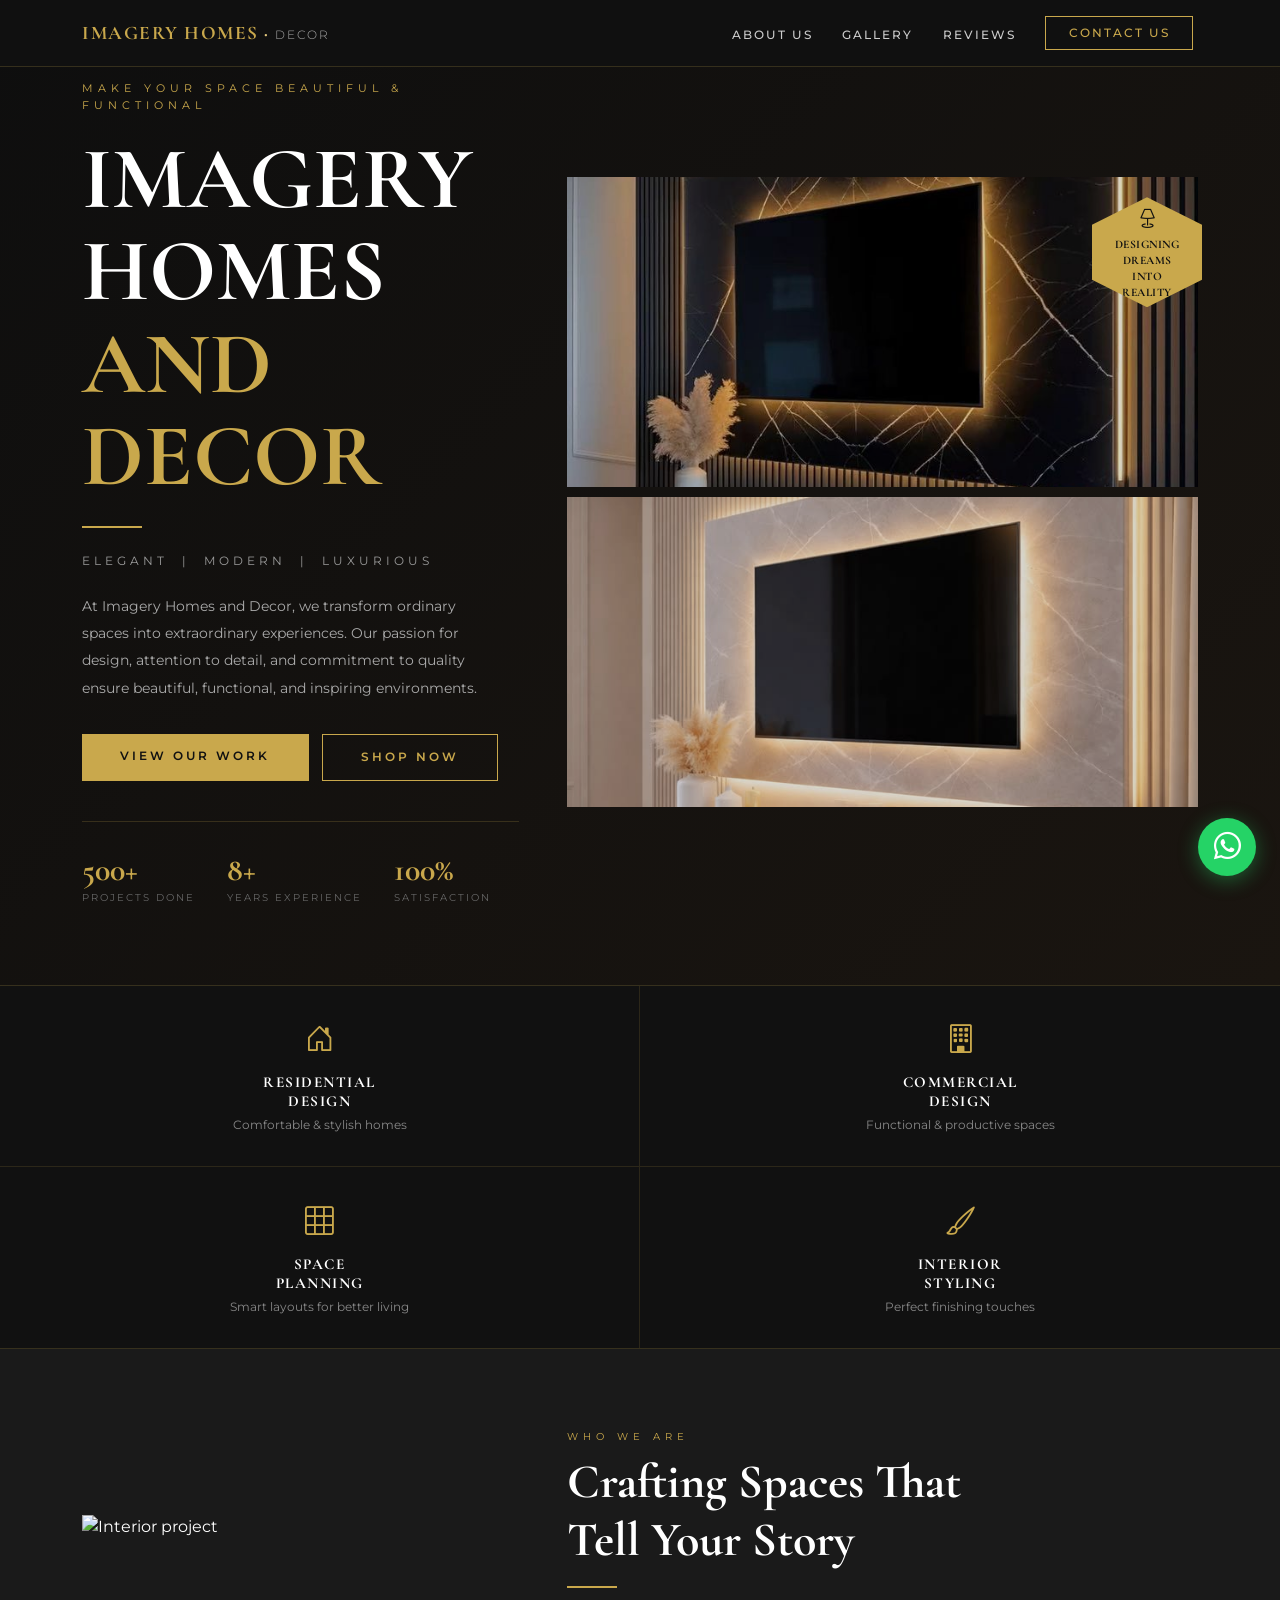
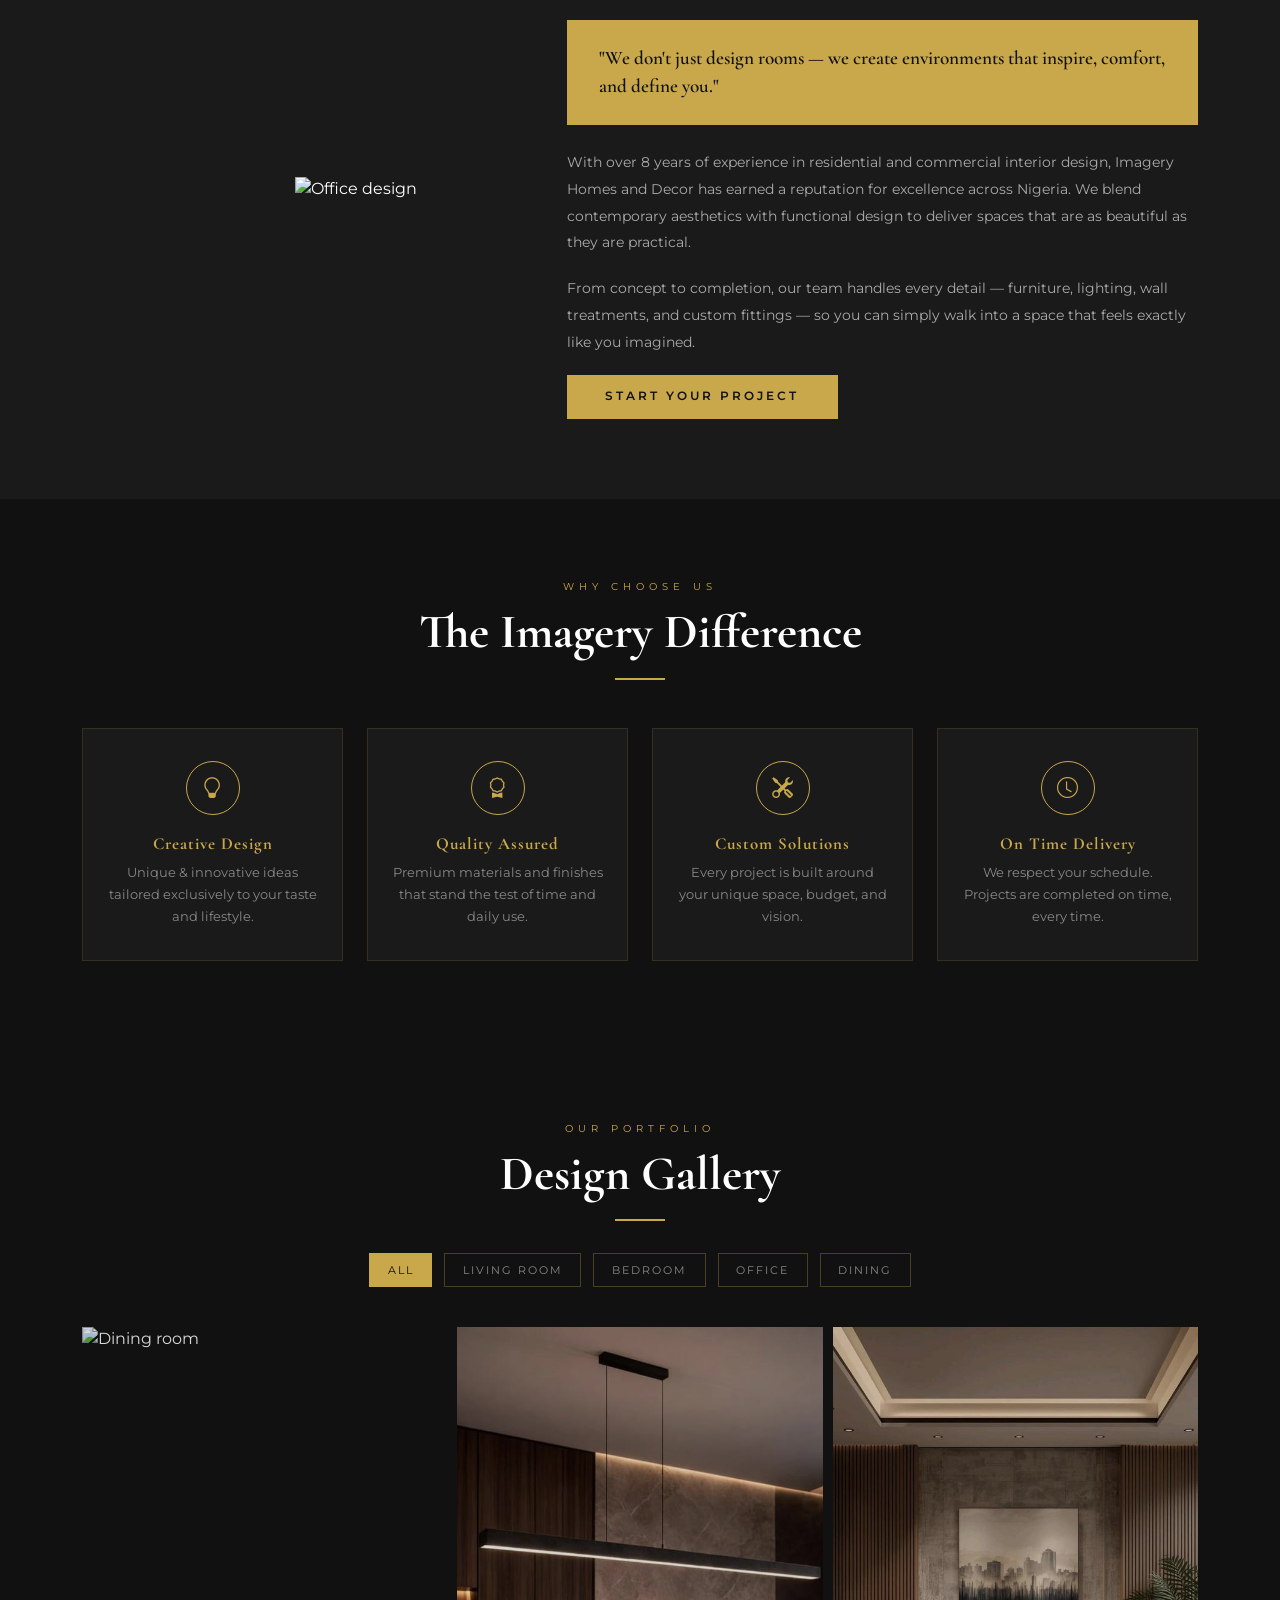
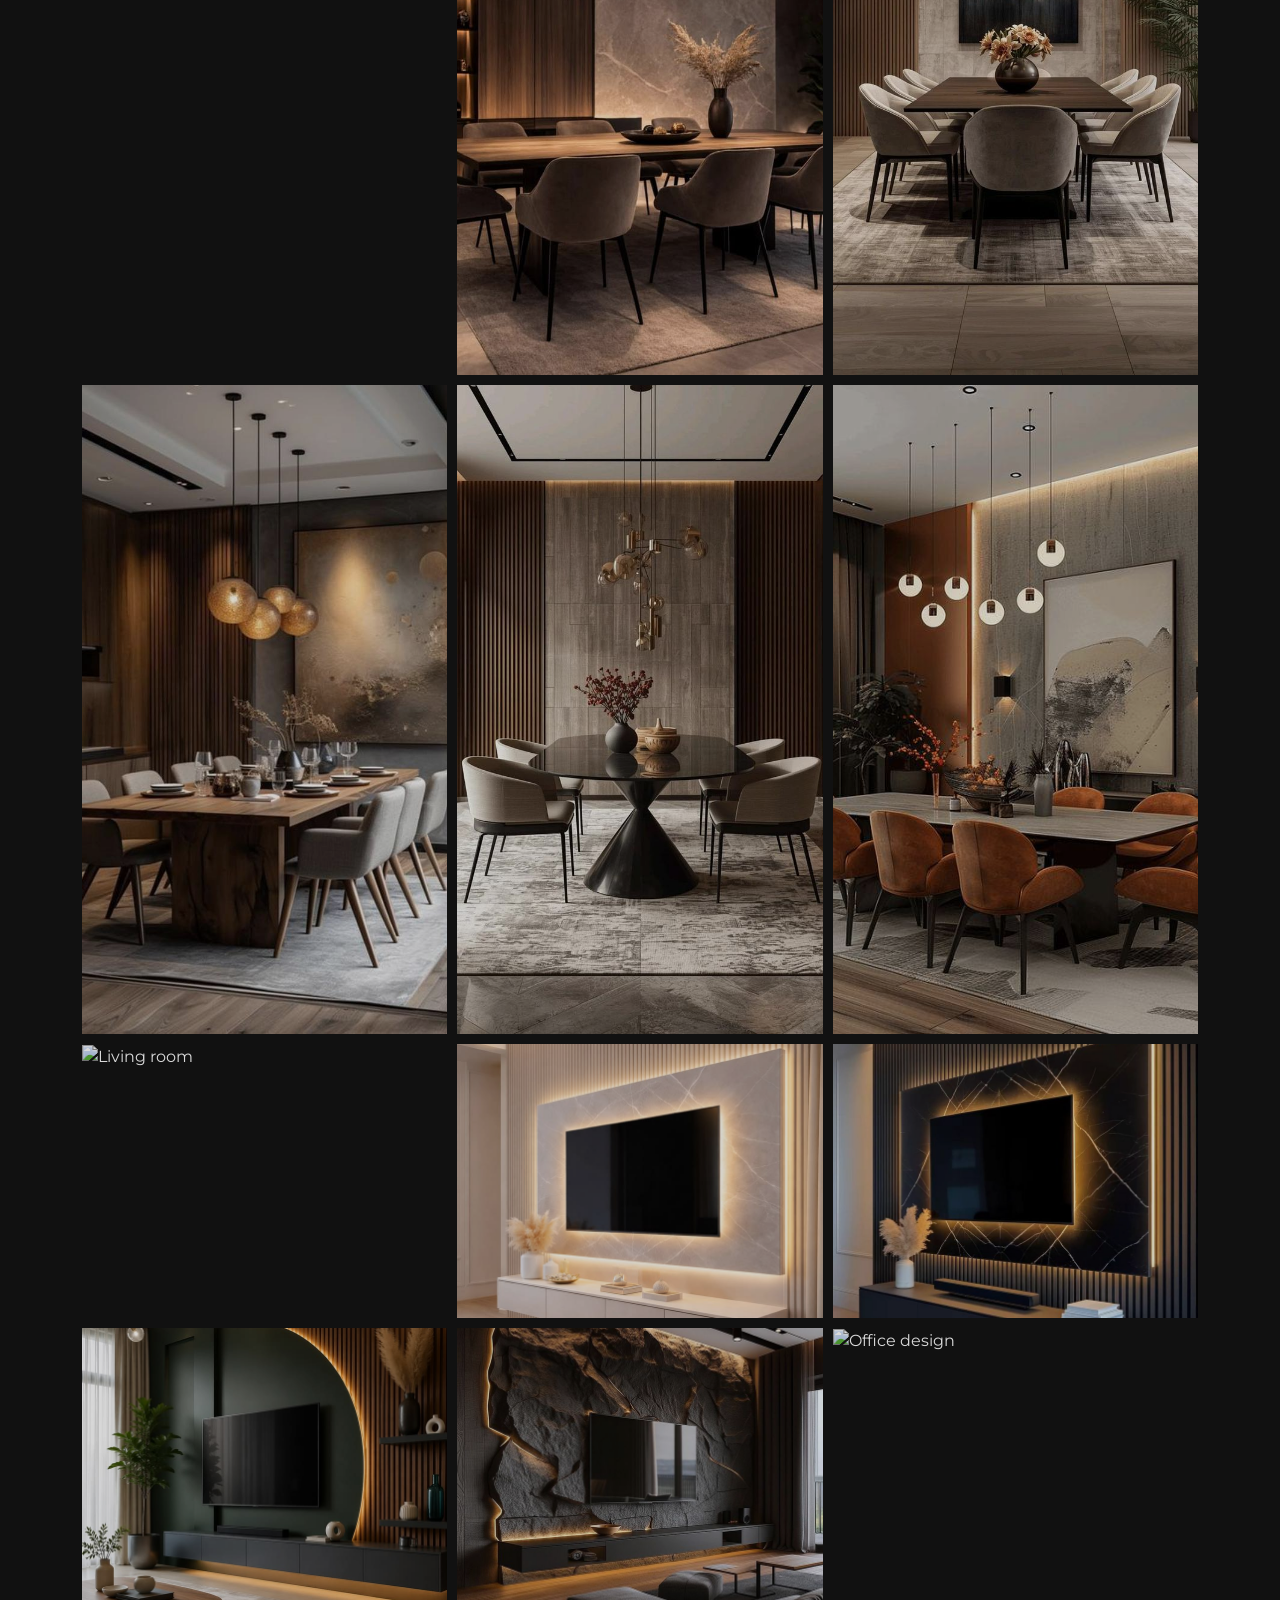
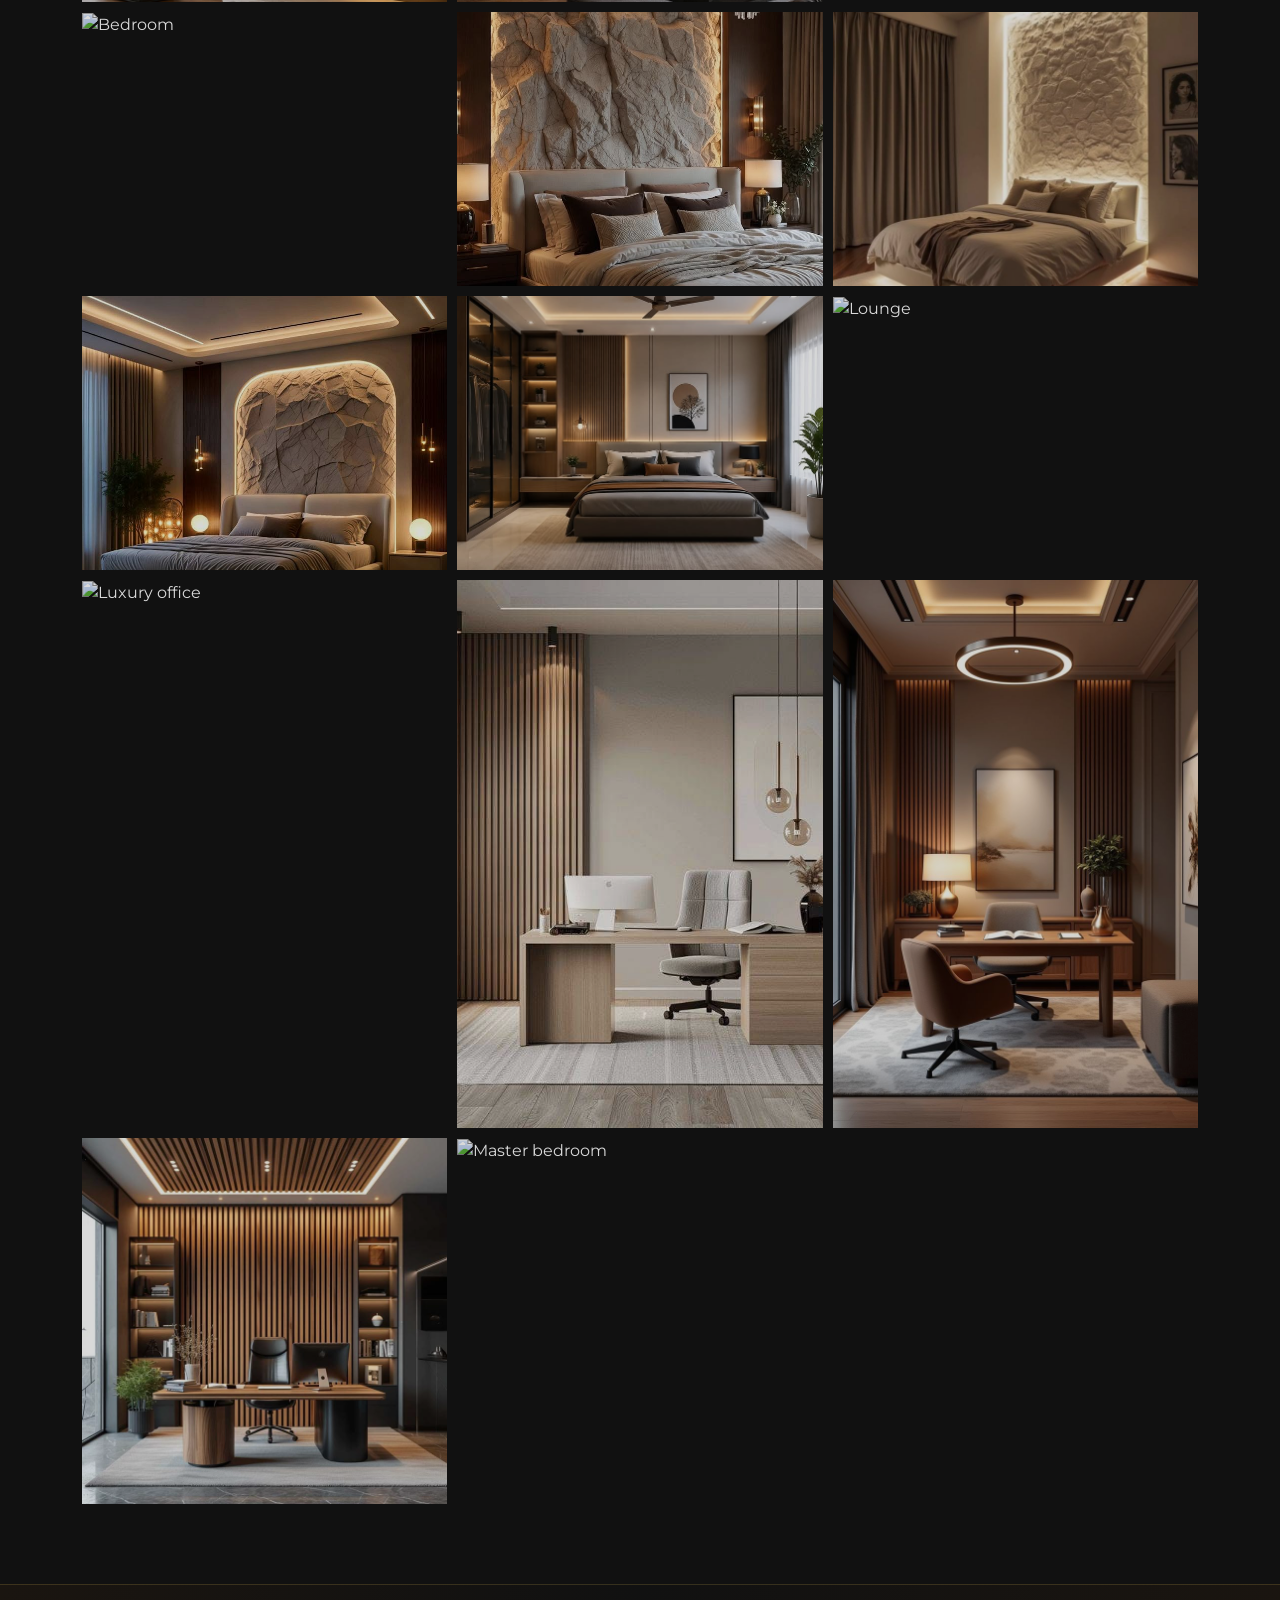
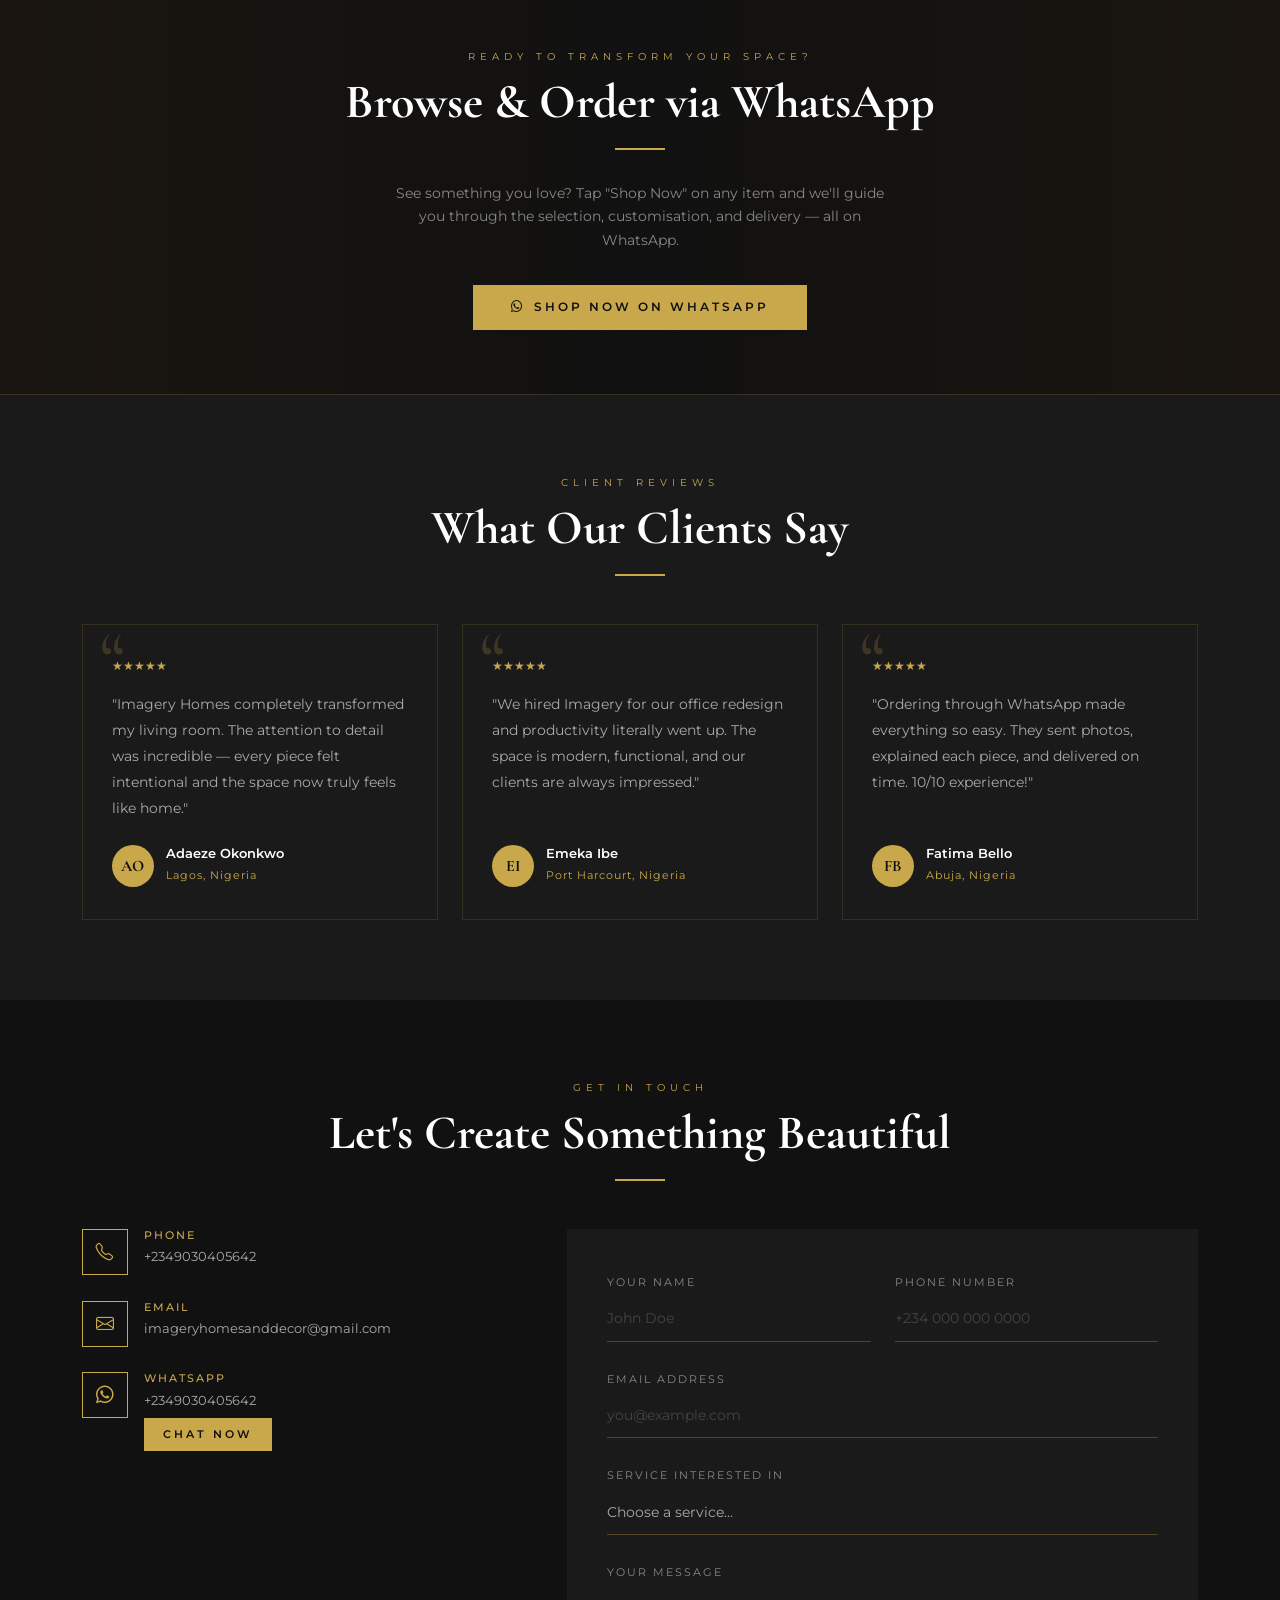
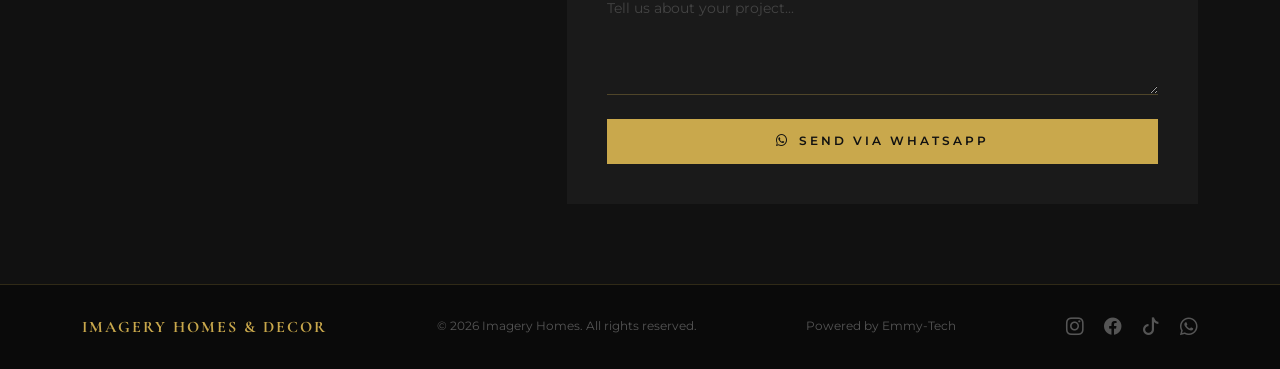
==== index.html @ ff2e62ac "second commit" ====
<!DOCTYPE html>
<html lang="en">
<head>
  <meta charset="UTF-8" />
  <meta name="viewport" content="width=device-width, initial-scale=1.0"/>
  <title>Imagery Homes & Decor</title>

  <!-- Bootstrap 5 -->
  <link href="https://cdn.jsdelivr.net/npm/bootstrap@5.3.3/dist/css/bootstrap.min.css" rel="stylesheet"/>
  <!-- AOS -->
  <link href="https://cdn.jsdelivr.net/npm/aos@2.3.4/dist/aos.css" rel="stylesheet"/>
  <!-- Google Fonts -->
  <link href="https://fonts.googleapis.com/css2?family=Cormorant+Garamond:wght@400;600;700&family=Montserrat:wght@300;400;500;600&display=swap" rel="stylesheet"/>
  <!-- Bootstrap Icons -->
  <link href="https://cdn.jsdelivr.net/npm/bootstrap-icons@1.11.3/font/bootstrap-icons.min.css" rel="stylesheet"/>
  <!-- Styles -->
  <link rel="stylesheet" href="./index.css">
   
</head>
<body>

  <!-- ── NAVBAR ── -->
  <nav class="navbar navbar-expand-lg" id="mainNav">
    <div class="container">
      <a class="navbar-brand" href="#home">
        IMAGERY HOMES <span style="color:var(--gold-light)">·</span> <span style="font-size:0.75rem; letter-spacing:2px; color:#aaa; font-family:'Montserrat',sans-serif; font-weight:300;">DECOR</span>
      </a>
      <button class="navbar-toggler" type="button" data-bs-toggle="collapse" data-bs-target="#navbarNav" aria-controls="navbarNav" aria-expanded="false" aria-label="Toggle navigation">
        <span class="navbar-toggler-icon"></span>
      </button>
      <div class="collapse navbar-collapse justify-content-end" id="navbarNav">
        <ul class="navbar-nav align-items-lg-center gap-lg-1">
          <li class="nav-item"><a class="nav-link" href="#about">About Us</a></li>
          <li class="nav-item"><a class="nav-link" href="#gallery">Gallery</a></li>
          <li class="nav-item"><a class="nav-link" href="#testimonials">Reviews</a></li>
          <li class="nav-item ms-lg-2">
            <a class="nav-link nav-contact-btn" href="#contact">Contact Us</a>
          </li>
        </ul>
      </div>
    </div>
  </nav>

  <!-- ── HERO ── -->
  <section id="home">
    <div class="container">
      <div class="row align-items-center g-4 g-lg-5">
        <div class="col-12 col-lg-5">
          <div data-aos="fade-right" data-aos-duration="900">
            <p class="hero-eyebrow">Make your space beautiful & functional</p>
            <h1 class="hero-title">
              IMAGERY HOMES<br>
              <span class="gold">AND DECOR</span>
            </h1>
            <div class="hero-divider"></div>
            <p class="hero-sub">Elegant &nbsp;|&nbsp; Modern &nbsp;|&nbsp; Luxurious</p>
            <p class="hero-desc">At Imagery Homes and Decor, we transform ordinary spaces into extraordinary experiences. Our passion for design, attention to detail, and commitment to quality ensure beautiful, functional, and inspiring environments.</p>
            <div class="hero-btns">
              <a href="#gallery" class="btn-gold">View Our Work</a>
              <a href="https://wa.me/+2349030405642?text=Hi, I'd like to enquire about your design services" target="_blank" class="btn-outline-gold">Shop Now</a>
            </div>
            <div class="hero-stats" data-aos="fade-up" data-aos-delay="300">
              <div class="stat-item">
                <div class="stat-num">500+</div>
                <div class="stat-label">Projects Done</div>
              </div>
              <div class="stat-item">
                <div class="stat-num">8+</div>
                <div class="stat-label">Years Experience</div>
              </div>
              <div class="stat-item">
                <div class="stat-num">100%</div>
                <div class="stat-label">Satisfaction</div>
              </div>
            </div>
          </div>
        </div>
        <div class="col-12 col-lg-7 position-relative" data-aos="fade-left" data-aos-duration="900">
          <div class="hero-badge">
            <i class="bi bi-lamp" style="font-size:1.2rem;color:#111;margin-bottom:3px;"></i>
            <div class="hero-badge-text">Designing<br>Dreams<br>Into<br>Reality</div>
          </div>
          <div class="hero-images">
            <div class="hero-img-main">
              <img src="./Image/WhatsApp Image 2026-06-29 at 10.25.45 (1).jpeg" alt="Luxury Living room"/>
            </div>
            <div class="hero-img-sm">
              <img src="./Image/WhatsApp Image 2026-06-29 at 10.25.45.jpeg" alt="Modern living room"/>
            </div>
          </div>
        </div>
      </div>
    </div>
  </section>

  <!-- ── SERVICES STRIP ── -->
  <div class="services-strip" data-aos="fade-up">
    <div class="container-fluid px-0">
      <div class="services-row">
        <div class="service-item">
          <i class="bi bi-house-door"></i>
          <h6>Residential<br>Design</h6>
          <p>Comfortable &amp; stylish homes</p>
        </div>
        <div class="service-item">
          <i class="bi bi-building"></i>
          <h6>Commercial<br>Design</h6>
          <p>Functional &amp; productive spaces</p>
        </div>
        <div class="service-item">
          <i class="bi bi-grid-3x3"></i>
          <h6>Space<br>Planning</h6>
          <p>Smart layouts for better living</p>
        </div>
        <div class="service-item">
          <i class="bi bi-brush"></i>
          <h6>Interior<br>Styling</h6>
          <p>Perfect finishing touches</p>
        </div>
      </div>
    </div>
  </div>

  <!-- ── ABOUT ── -->
  <section id="about">
    <div class="container">
      <div class="row align-items-center g-4 g-lg-5">
        <div class="col-12 col-lg-5" data-aos="fade-right" data-aos-duration="800">
          <div class="about-img-wrap">
            <img class="about-img-main" src="https://images.unsplash.com/photo-1586023492125-27b2c045efd7?w=700&q=80" alt="Interior project"/>
            <img class="about-img-accent" src="https://images.unsplash.com/photo-1616137466211-f939a420be84?w=500&q=80" alt="Office design"/>
          </div>
        </div>
        <div class="col-12 col-lg-7" data-aos="fade-left" data-aos-duration="800">
          <p class="section-eyebrow">Who we are</p>
          <h2 class="section-title">Crafting Spaces That<br>Tell Your Story</h2>
          <div class="gold-line"></div>
          <div class="about-gold-box">
            <p>"We don't just design rooms — we create environments that inspire, comfort, and define you."</p>
          </div>
          <p class="about-text">With over 8 years of experience in residential and commercial interior design, Imagery Homes and Decor has earned a reputation for excellence across Nigeria. We blend contemporary aesthetics with functional design to deliver spaces that are as beautiful as they are practical.</p>
          <p class="about-text">From concept to completion, our team handles every detail — furniture, lighting, wall treatments, and custom fittings — so you can simply walk into a space that feels exactly like you imagined.</p>
          <a href="https://wa.me/+2349030405642?text=Hi, I'd like to discuss a design project" target="_blank" class="btn-gold">Start Your Project</a>
        </div>
      </div>
    </div>
  </section>

  <!-- ── WHY CHOOSE US ── -->
  <section id="why">
    <div class="container">
      <div class="text-center mb-5" data-aos="fade-up">
        <p class="section-eyebrow">Why choose us</p>
        <h2 class="section-title">The Imagery Difference</h2>
        <div class="gold-line mx-auto"></div>
      </div>
      <div class="row g-3 g-md-4">
        <div class="col-6 col-lg-3" data-aos="fade-up" data-aos-delay="0">
          <div class="why-card">
            <div class="why-icon"><i class="bi bi-lightbulb"></i></div>
            <h5>Creative Design</h5>
            <p>Unique &amp; innovative ideas tailored exclusively to your taste and lifestyle.</p>
          </div>
        </div>
        <div class="col-6 col-lg-3" data-aos="fade-up" data-aos-delay="100">
          <div class="why-card">
            <div class="why-icon"><i class="bi bi-award"></i></div>
            <h5>Quality Assured</h5>
            <p>Premium materials and finishes that stand the test of time and daily use.</p>
          </div>
        </div>
        <div class="col-6 col-lg-3" data-aos="fade-up" data-aos-delay="200">
          <div class="why-card">
            <div class="why-icon"><i class="bi bi-tools"></i></div>
            <h5>Custom Solutions</h5>
            <p>Every project is built around your unique space, budget, and vision.</p>
          </div>
        </div>
        <div class="col-6 col-lg-3" data-aos="fade-up" data-aos-delay="300">
          <div class="why-card">
            <div class="why-icon"><i class="bi bi-clock"></i></div>
            <h5>On Time Delivery</h5>
            <p>We respect your schedule. Projects are completed on time, every time.</p>
          </div>
        </div>
      </div>
    </div>
  </section>

  <!-- ── GALLERY ── -->
  <section id="gallery">
    <div class="container">
      <div class="text-center mb-4" data-aos="fade-up">
        <p class="section-eyebrow">Our portfolio</p>
        <h2 class="section-title">Design Gallery</h2>
        <div class="gold-line mx-auto"></div>
      </div>

      <div class="text-center gallery-filter" data-aos="fade-up" data-aos-delay="100">
        <button class="filter-btn active" onclick="filterGallery('all', this)">All</button>
        <button class="filter-btn" onclick="filterGallery('living', this)">Living Room</button>
        <button class="filter-btn" onclick="filterGallery('bedroom', this)">Bedroom</button>
        <button class="filter-btn" onclick="filterGallery('office', this)">Office</button>
        <button class="filter-btn" onclick="filterGallery('dining', this)">Dining</button>
      </div>

      <div class="gallery-grid" id="galleryGrid">
        <div class="gallery-item tall" data-cat="dining" data-aos="zoom-in">
          <img src="https://images.unsplash.com/photo-1600210492493-0946911123ea?w=600&q=80" alt="Dining room"/>
          <div class="gallery-overlay"><i class="bi bi-zoom-in"></i></div>
        </div><div class="gallery-item tall" data-cat="dining" data-aos="zoom-in">
          <img src="./Image/WhatsApp Image 2026-07-06 at 12.28.57 PM (1).jpeg" alt="Dining room"/>
          <div class="gallery-overlay"><i class="bi bi-zoom-in"></i></div>
        </div>
        <div class="gallery-item tall" data-cat="dining" data-aos="zoom-in">
          <img src="./Image/WhatsApp Image 2026-07-06 at 12.28.57 PM.jpeg" alt="Dining room"/>
          <div class="gallery-overlay"><i class="bi bi-zoom-in"></i></div>
        </div>
        <div class="gallery-item tall" data-cat="dining" data-aos="zoom-in">
          <img src="./Image/WhatsApp Image 2026-07-06 at 12.28.58 PM (1).jpeg" alt="Dining room"/>
          <div class="gallery-overlay"><i class="bi bi-zoom-in"></i></div>
        </div>
        <div class="gallery-item tall" data-cat="dining" data-aos="zoom-in">
          <img src="./Image/WhatsApp Image 2026-07-06 at 12.28.58 PM (2).jpeg" alt="Dining room"/>
          <div class="gallery-overlay"><i class="bi bi-zoom-in"></i></div>
        </div>
        <div class="gallery-item tall" data-cat="dining" data-aos="zoom-in">
          <img src="./Image/WhatsApp Image 2026-07-06 at 12.28.58 PM.jpeg" alt="Dining room"/>
          <div class="gallery-overlay"><i class="bi bi-zoom-in"></i></div>
        </div>
        <div class="gallery-item" data-cat="living" data-aos="zoom-in" data-aos-delay="100">
          <img src="https://images.unsplash.com/photo-1618221195710-dd6b41faaea6?w=600&q=80" alt="Living room"/>
          <div class="gallery-overlay"><i class="bi bi-zoom-in"></i></div>
        </div>
        <div class="gallery-item" data-cat="living" data-aos="zoom-in" data-aos-delay="100">
          <img src="./Image/WhatsApp Image 2026-06-29 at 10.25.45.jpeg" alt="Living room"/>
          <div class="gallery-overlay"><i class="bi bi-zoom-in"></i></div>
        </div>
        <div class="gallery-item" data-cat="living" data-aos="zoom-in" data-aos-delay="100">
          <img src="./Image/WhatsApp Image 2026-06-29 at 10.25.45 (1).jpeg" alt="Living room"/>
          <div class="gallery-overlay"><i class="bi bi-zoom-in"></i></div>
        </div>
        <div class="gallery-item" data-cat="living" data-aos="zoom-in" data-aos-delay="100">
          <img src="./Image/WhatsApp Image 2026-06-29 at 10.25.46 (1).jpeg" alt="Living room"/>
          <div class="gallery-overlay"><i class="bi bi-zoom-in"></i></div>
        </div>
        <div class="gallery-item" data-cat="living" data-aos="zoom-in" data-aos-delay="100">
          <img src="./Image/WhatsApp Image 2026-07-02 at 11.56.12.jpeg" alt="Living room"/>
          <div class="gallery-overlay"><i class="bi bi-zoom-in"></i></div>
        </div>
        <div class="gallery-item" data-cat="office" data-aos="zoom-in" data-aos-delay="150">
          <img src="https://images.unsplash.com/photo-1497366216548-37526070297c?w=600&q=80" alt="Office design"/>
          <div class="gallery-overlay"><i class="bi bi-zoom-in"></i></div>
        </div>
        <div class="gallery-item" data-cat="bedroom" data-aos="zoom-in" data-aos-delay="200">
          <img src="https://images.unsplash.com/photo-1616594039964-ae9021a400a0?w=600&q=80" alt="Bedroom"/>
          <div class="gallery-overlay"><i class="bi bi-zoom-in"></i></div>
        </div>
        <div class="gallery-item" data-cat="bedroom" data-aos="zoom-in" data-aos-delay="200">
          <img src="./Image/WhatsApp Image 2026-06-29 at 10.25.46 (6).jpeg" alt="Bedroom"/>
          <div class="gallery-overlay"><i class="bi bi-zoom-in"></i></div>
        </div>
        <div class="gallery-item" data-cat="bedroom" data-aos="zoom-in" data-aos-delay="200">
          <img src="./Image/WhatsApp Image 2026-06-29 at 10.25.46 (5).jpeg" alt="Bedroom"/>
          <div class="gallery-overlay"><i class="bi bi-zoom-in"></i></div>
        </div>
        <div class="gallery-item" data-cat="bedroom" data-aos="zoom-in" data-aos-delay="200">
          <img src="./Image/WhatsApp Image 2026-06-29 at 10.25.46 (4).jpeg" alt="Bedroom"/>
          <div class="gallery-overlay"><i class="bi bi-zoom-in"></i></div>
        </div>
        <div class="gallery-item" data-cat="bedroom" data-aos="zoom-in" data-aos-delay="200">
          <img src="./Image/WhatsApp Image 2026-06-29 at 10.25.46 (3).jpeg" alt="Bedroom"/>
          <div class="gallery-overlay"><i class="bi bi-zoom-in"></i></div>
        </div>
        <div class="gallery-item" data-cat="living" data-aos="zoom-in" data-aos-delay="250">
          <img src="https://images.unsplash.com/photo-1567225557594-88d73e55f2cb?w=600&q=80" alt="Lounge"/>
          <div class="gallery-overlay"><i class="bi bi-zoom-in"></i></div>
        </div>
        <div class="gallery-item tall" data-cat="office" data-aos="zoom-in" data-aos-delay="100">
          <img src="https://images.unsplash.com/photo-1600585154340-be6161a56a0c?w=600&q=80" alt="Luxury office"/>
          <div class="gallery-overlay"><i class="bi bi-zoom-in"></i></div>
        </div>
        <div class="gallery-item tall" data-cat="office" data-aos="zoom-in" data-aos-delay="100">
          <img src="./Image/WhatsApp Image 2026-07-02 at 11.56.12 (1).jpeg" alt="Luxury office"/>
          <div class="gallery-overlay"><i class="bi bi-zoom-in"></i></div>
        </div>
        <div class="gallery-item tall" data-cat="office" data-aos="zoom-in" data-aos-delay="100">
          <img src="./Image/WhatsApp Image 2026-07-02 at 11.56.12 (2).jpeg" alt="Luxury office"/>
          <div class="gallery-overlay"><i class="bi bi-zoom-in"></i></div>
        </div>
        <div class="gallery-item tall" data-cat="office" data-aos="zoom-in" data-aos-delay="100">
          <img src="./Image/WhatsApp Image 2026-07-02 at 11.56.12 (3).jpeg" alt="Luxury office"/>
          <div class="gallery-overlay"><i class="bi bi-zoom-in"></i></div>
        </div>
        <!-- <div class="gallery-item" data-cat="dining" data-aos="zoom-in" data-aos-delay="300">
          <img src="https://images.unsplash.com/photo-1556909114-f6e7ad7d3136?w=600&q=80" alt="Dining area"/>
          <div class="gallery-overlay"><i class="bi bi-zoom-in"></i></div>
        </div> -->
        <div class="gallery-item" data-cat="bedroom" data-aos="zoom-in" data-aos-delay="350">
          <img src="https://images.unsplash.com/photo-1631049307264-da0ec9d70304?w=600&q=80" alt="Master bedroom"/>
          <div class="gallery-overlay"><i class="bi bi-zoom-in"></i></div>
        </div>
      </div>
    </div>
  </section>

  <!-- ── SHOP (WHATSAPP) CTA BANNER ── -->
  <div class="wa-cta-banner" data-aos="fade-up">
    <div class="container text-center">
      <p class="section-eyebrow">Ready to transform your space?</p>
      <h2 class="section-title">Browse &amp; Order via WhatsApp</h2>
      <div class="gold-line mx-auto"></div>
      <p class="wa-cta-desc">See something you love? Tap "Shop Now" on any item and we'll guide you through the selection, customisation, and delivery — all on WhatsApp.</p>
      <a href="https://wa.me/+2349030405642?text=Hi! I'd like to browse your products and shop" target="_blank" class="btn-gold">
        <i class="bi bi-whatsapp me-2"></i>Shop Now on WhatsApp
      </a>
    </div>
  </div>

  <!-- ── TESTIMONIALS ── -->
  <section id="testimonials">
    <div class="container">
      <div class="text-center mb-5" data-aos="fade-up">
        <p class="section-eyebrow">Client reviews</p>
        <h2 class="section-title">What Our Clients Say</h2>
        <div class="gold-line mx-auto"></div>
      </div>
      <div class="row g-3 g-md-4 justify-content-center">
        <div class="col-12 col-md-4" data-aos="fade-up" data-aos-delay="0">
          <div class="testimonial-card">
            <div class="stars">★★★★★</div>
            <p class="testimonial-text">"Imagery Homes completely transformed my living room. The attention to detail was incredible — every piece felt intentional and the space now truly feels like home."</p>
            <div class="testimonial-author">
              <div class="testimonial-avatar">AO</div>
              <div>
                <h6>Adaeze Okonkwo</h6>
                <small>Lagos, Nigeria</small>
              </div>
            </div>
          </div>
        </div>
        <div class="col-12 col-md-4" data-aos="fade-up" data-aos-delay="100">
          <div class="testimonial-card">
            <div class="stars">★★★★★</div>
            <p class="testimonial-text">"We hired Imagery for our office redesign and productivity literally went up. The space is modern, functional, and our clients are always impressed."</p>
            <div class="testimonial-author">
              <div class="testimonial-avatar">EI</div>
              <div>
                <h6>Emeka Ibe</h6>
                <small>Port Harcourt, Nigeria</small>
              </div>
            </div>
          </div>
        </div>
        <div class="col-12 col-md-4" data-aos="fade-up" data-aos-delay="200">
          <div class="testimonial-card">
            <div class="stars">★★★★★</div>
            <p class="testimonial-text">"Ordering through WhatsApp made everything so easy. They sent photos, explained each piece, and delivered on time. 10/10 experience!"</p>
            <div class="testimonial-author">
              <div class="testimonial-avatar">FB</div>
              <div>
                <h6>Fatima Bello</h6>
                <small>Abuja, Nigeria</small>
              </div>
            </div>
          </div>
        </div>
      </div>
    </div>
  </section>

  <!-- ── CONTACT ── -->
  <section id="contact">
    <div class="container">
      <div class="text-center mb-5" data-aos="fade-up">
        <p class="section-eyebrow">Get in touch</p>
        <h2 class="section-title">Let's Create Something Beautiful</h2>
        <div class="gold-line mx-auto"></div>
      </div>
      <div class="row g-4 g-lg-5">
        <div class="col-12 col-lg-5" data-aos="fade-right">

          <div class="contact-info-item">
            <div class="contact-icon"><i class="bi bi-telephone"></i></div>
            <div>
              <h6>Phone</h6>
              <p>+2349030405642</p>
            </div>
          </div>

          <div class="contact-info-item">
            <div class="contact-icon"><i class="bi bi-envelope"></i></div>
            <div>
              <h6>Email</h6>
              <p>imageryhomesanddecor@gmail.com</p>
            </div>
          </div>

          <div class="contact-info-item">
            <div class="contact-icon"><i class="bi bi-whatsapp"></i></div>
            <div>
              <h6>WhatsApp</h6>
              <p>+2349030405642</p>
              <a href="https://wa.me/+2349030405642?text=Hi, I'd like to get a quote" target="_blank" class="btn-gold mt-2 d-inline-block" style="padding:0.5rem 1.2rem; font-size:0.7rem;">Chat Now</a>
            </div>
          </div>

          <!-- <div class="contact-info-item">
            <div class="contact-icon contact-icon-instagram">
              <i class="bi bi-instagram"></i>
            </div>
            <div>
              <h6>Instagram</h6>
              <p>
                <a href="https://www.instagram.com/imagery382?igsh=dWgybjllNHZjbGtw" target="_blank" class="social-text-link">
                  @imagery382
                </a>
              </p>
            </div>
          </div> -->

          <!-- <div class="contact-info-item">
            <div class="contact-icon contact-icon-tiktok">
              <svg xmlns="http://www.w3.org/2000/svg" width="20" height="20" fill="white" viewBox="0 0 16 16">
                <path d="M9 0h1.98c.144.715.54 1.617 1.235 2.512C12.895 3.389 13.797 4 15 4v2c-1.753 0-3.07-.814-4-1.829V11a5 5 0 1 1-5-5v2a3 3 0 1 0 3 3z"/>
              </svg>
            </div>
            <div>
              <h6>TikTok</h6>
              <p>
                <a href="https://www.tiktok.com/@imagery67?_r=1&_t=ZS-97c0OykX4JJ" target="_blank" class="social-text-link">
                  @imagery67
                </a>
              </p>
            </div>
          </div> -->

        </div>

        <div class="col-12 col-lg-7" data-aos="fade-left">
          <div class="contact-form-wrap">
            <div class="row g-3 g-md-4">
              <div class="col-12 col-sm-6">
                <label class="form-label">Your Name</label>
                <input type="text" class="form-control" placeholder="John Doe"/>
              </div>
              <div class="col-12 col-sm-6">
                <label class="form-label">Phone Number</label>
                <input type="tel" class="form-control" placeholder="+234 000 000 0000"/>
              </div>
              <div class="col-12">
                <label class="form-label">Email Address</label>
                <input type="email" class="form-control" placeholder="you@example.com"/>
              </div>
              <div class="col-12">
                <label class="form-label">Service Interested In</label>
                <select class="form-control form-select-dark">
                  <option value="" disabled selected>Choose a service...</option>
                  <option>Residential Design</option>
                  <option>Commercial Design</option>
                  <option>Space Planning</option>
                  <option>Interior Styling</option>
                </select>
              </div>
              <div class="col-12">
                <label class="form-label">Your Message</label>
                <textarea class="form-control" rows="4" placeholder="Tell us about your project..."></textarea>
              </div>
              <div class="col-12">
                <a href="https://wa.me/+2349030405642?text=Hi, I'd like to get a quote for my project" target="_blank" class="btn-gold w-100 text-center d-block">
                  <i class="bi bi-whatsapp me-2"></i>Send via WhatsApp
                </a>
              </div>
            </div>
          </div>
        </div>
      </div>
    </div>
  </section>

  <!-- ── FOOTER ── -->
  <footer>
    <div class="container">
      <div class="footer-inner">
        <div class="footer-brand">IMAGERY HOMES &amp; DECOR</div>
        <p class="footer-text mb-0">© 2026 Imagery Homes. All rights reserved.</p>
        <p class="footer-text mb-0">Powered by Emmy-Tech</p>
        <div class="social-links">
          <a href="https://www.instagram.com/imagery382?igsh=dWgybjllNHZjbGtw" target="_blank" title="Instagram"><i class="bi bi-instagram"></i></a>
          <a href="#" title="Facebook"><i class="bi bi-facebook"></i></a>
          <a href="https://www.tiktok.com/@imagery67?_r=1&_t=ZS-97c0OykX4JJ" target="_blank" title="TikTok"><i class="bi bi-tiktok"></i></a>
          <a href="https://wa.me/+2349030405642" target="_blank" title="WhatsApp"><i class="bi bi-whatsapp"></i></a>
        </div>
      </div>
    </div>
  </footer>

  <!-- ── WHATSAPP FLOAT ── -->
  <div class="wa-float">
    <span class="wa-tooltip">Chat with us!</span>
    <a href="https://wa.me/+2349030405642?text=Hi! I visited your website and I'm interested in your services." target="_blank" class="wa-btn" aria-label="WhatsApp us">
      <i class="bi bi-whatsapp"></i>
    </a>
  </div>

  <!-- ── SCROLL TOP ── -->
  <button class="scroll-top" id="scrollTop" onclick="window.scrollTo({top:0,behavior:'smooth'})">
    <i class="bi bi-chevron-up"></i>
  </button>

  <!-- Scripts -->
  <script src="https://cdn.jsdelivr.net/npm/bootstrap@5.3.3/dist/js/bootstrap.bundle.min.js"></script>
  <script src="https://cdn.jsdelivr.net/npm/aos@2.3.4/dist/aos.js"></script>

  <script>
    AOS.init({ once: true, offset: 60, easing: 'ease-out-cubic' });

    // Navbar scroll effect
    const nav = document.getElementById('mainNav');
    window.addEventListener('scroll', () => {
      nav.classList.toggle('scrolled', window.scrollY > 60);
      document.getElementById('scrollTop').classList.toggle('visible', window.scrollY > 400);
    });

    // Smooth scroll for nav links
    document.querySelectorAll('a[href^="#"]').forEach(a => {
      a.addEventListener('click', e => {
        const target = document.querySelector(a.getAttribute('href'));
        if (target) {
          e.preventDefault();
          window.scrollTo({ top: target.offsetTop - 80, behavior: 'smooth' });
          const collapse = document.getElementById('navbarNav');
          if (collapse.classList.contains('show')) {
            new bootstrap.Collapse(collapse).hide();
          }
        }
      });
    });

    // Gallery filter
    function filterGallery(cat, btn) {
      document.querySelectorAll('.filter-btn').forEach(b => b.classList.remove('active'));
      btn.classList.add('active');
      document.querySelectorAll('.gallery-item').forEach(item => {
        const show = cat === 'all' || item.dataset.cat === cat;
        item.style.transition = 'opacity 0.4s, transform 0.4s';
        if (show) {
          item.style.opacity = '1';
          item.style.transform = 'scale(1)';
          item.style.display = 'block';
        } else {
          item.style.opacity = '0';
          item.style.transform = 'scale(0.95)';
          setTimeout(() => {
            if (item.dataset.cat !== cat && cat !== 'all') item.style.display = 'none';
          }, 400);
        }
      });
    }
  </script>
</body>
</html>
---- index.css ----
/* ════════════════════════════════════════
   IMAGERY HOMES & DECOR — STYLESHEET
   Mobile-first, fully responsive
════════════════════════════════════════ */

:root {
  --gold: #C9A84C;
  --gold-light: #E5C97E;
  --dark: #1A1A1A;
  --dark-2: #111111;
  --cream: #F5F0E8;
  --text-muted-custom: #9a9a9a;
}

html { overflow-x: hidden; }

* { margin: 0; padding: 0; box-sizing: border-box; }

body {
  font-family: 'Montserrat', sans-serif;
  background: var(--dark-2);
  color: #fff;
  overflow-x: hidden;
  width: 100%;
}

/* ── NAVBAR ── */
.navbar {
  background: rgba(17, 17, 17, 0.96);
  border-bottom: 1px solid rgba(201, 168, 76, 0.2);
  padding: 1rem 0;
  position: fixed;
  width: 100%;
  top: 0;
  z-index: 1000;
  backdrop-filter: blur(10px);
  transition: all 0.3s ease;
}
.navbar.scrolled {
  padding: 0.6rem 0;
  box-shadow: 0 4px 30px rgba(0,0,0,0.5);
}
.navbar-brand {
  font-family: 'Cormorant Garamond', serif;
  font-size: 1.2rem;
  font-weight: 700;
  color: var(--gold) !important;
  letter-spacing: 1.5px;
  text-transform: uppercase;
  line-height: 1.2;
}
.navbar-brand span { color: #fff; }
.nav-link {
  color: #ccc !important;
  font-size: 0.78rem;
  letter-spacing: 2px;
  text-transform: uppercase;
  font-weight: 500;
  margin: 0 0.3rem;
  transition: color 0.3s;
  position: relative;
  padding-bottom: 4px !important;
}
.nav-link::after {
  content: '';
  position: absolute;
  bottom: 0; left: 0;
  width: 0; height: 1px;
  background: var(--gold);
  transition: width 0.3s;
}
.nav-link:hover { color: var(--gold) !important; }
.nav-link:hover::after { width: 100%; }
.nav-contact-btn {
  background: transparent;
  border: 1px solid var(--gold);
  color: var(--gold) !important;
  border-radius: 0;
  padding: 0.45rem 1.4rem !important;
  font-size: 0.75rem;
  letter-spacing: 2px;
  text-transform: uppercase;
  transition: all 0.3s;
}
.nav-contact-btn:hover {
  background: var(--gold);
  color: #111 !important;
}
.navbar-toggler {
  border: 1px solid var(--gold);
  padding: 0.3rem 0.6rem;
}
.navbar-toggler-icon {
  background-image: url("data:image/svg+xml,%3csvg xmlns='http://www.w3.org/2000/svg' viewBox='0 0 30 30'%3e%3cpath stroke='%23C9A84C' stroke-linecap='round' stroke-miterlimit='10' stroke-width='2' d='M4 7h22M4 15h22M4 23h22'/%3e%3c/svg%3e");
}
/* Mobile nav menu styling */
@media (max-width: 991px) {
  .navbar-collapse {
    background: rgba(17,17,17,0.98);
    border-top: 1px solid rgba(201,168,76,0.15);
    padding: 1rem 0.5rem;
    margin-top: 0.5rem;
  }
  .nav-link { padding: 0.6rem 0.5rem !important; margin: 0; }
  .nav-contact-btn {
    display: inline-block;
    margin: 0.5rem 0.5rem 0;
    width: calc(100% - 1rem);
    text-align: center;
  }
}

/* ── HERO ── */
#home {
  min-height: 100vh;
  background: linear-gradient(135deg, #0e0e0e 0%, #1a1510 100%);
  position: relative;
  display: flex;
  align-items: center;
  overflow: hidden;
  padding-top: 80px;
}
.hero-eyebrow {
  font-size: 0.7rem;
  letter-spacing: 5px;
  color: var(--gold);
  text-transform: uppercase;
  margin-bottom: 1.2rem;
}
.hero-title {
  font-family: 'Cormorant Garamond', serif;
  font-size: clamp(2.4rem, 7vw, 5.5rem);
  font-weight: 700;
  line-height: 1.05;
  color: #fff;
}
.hero-title .gold { color: var(--gold); }
.hero-divider {
  width: 60px;
  height: 2px;
  background: var(--gold);
  margin: 1.5rem 0;
}
.hero-sub {
  font-size: 0.75rem;
  letter-spacing: 4px;
  color: var(--text-muted-custom);
  text-transform: uppercase;
  margin-bottom: 1.4rem;
}
.hero-desc {
  font-size: 0.9rem;
  color: #aaa;
  line-height: 1.9;
  max-width: 420px;
  margin-bottom: 2rem;
}
.hero-btns {
  display: flex;
  flex-wrap: wrap;
  gap: 0.8rem;
}
.btn-gold {
  background: var(--gold);
  color: #111;
  border: none;
  border-radius: 0;
  padding: 0.85rem 2.4rem;
  font-size: 0.72rem;
  letter-spacing: 3px;
  text-transform: uppercase;
  font-weight: 600;
  transition: all 0.3s;
  text-decoration: none;
  display: inline-block;
  white-space: nowrap;
}
.btn-gold:hover { background: var(--gold-light); color: #111; transform: translateY(-2px); }
.btn-outline-gold {
  background: transparent;
  color: var(--gold);
  border: 1px solid var(--gold);
  border-radius: 0;
  padding: 0.85rem 2.4rem;
  font-size: 0.72rem;
  letter-spacing: 3px;
  text-transform: uppercase;
  font-weight: 600;
  transition: all 0.3s;
  text-decoration: none;
  display: inline-block;
  white-space: nowrap;
}
.btn-outline-gold:hover { background: var(--gold); color: #111; }

/* Hero badge */
.hero-badge {
  position: absolute;
  top: 20px;
  right: 20px;
  width: 110px;
  height: 110px;
  background: var(--gold);
  clip-path: polygon(50% 0%, 100% 25%, 100% 75%, 50% 100%, 0% 75%, 0% 25%);
  display: flex;
  align-items: center;
  justify-content: center;
  flex-direction: column;
  text-align: center;
  z-index: 5;
}
.hero-badge-text {
  font-family: 'Cormorant Garamond', serif;
  font-size: 0.72rem;
  font-weight: 700;
  color: #111;
  letter-spacing: 0.5px;
  line-height: 1.4;
  text-transform: uppercase;
}

/* Hero images */
.hero-images {
  display: grid;
  grid-template-rows: 1fr 1fr;
  gap: 10px;
  height: 70vh;
  min-height: 360px;
  position: relative;
}
.hero-img-main,
.hero-img-sm { overflow: hidden; position: relative; }
.hero-img-main img,
.hero-img-sm img {
  width: 100%;
  height: 100%;
  object-fit: cover;
  filter: brightness(0.85);
  transition: transform 0.6s ease;
}
.hero-img-main:hover img,
.hero-img-sm:hover img { transform: scale(1.03); }

/* Hero stats */
.hero-stats {
  display: flex;
  gap: 2rem;
  margin-top: 2.5rem;
  padding-top: 2rem;
  border-top: 1px solid rgba(201,168,76,0.2);
  flex-wrap: wrap;
}
.stat-num {
  font-family: 'Cormorant Garamond', serif;
  font-size: 2rem;
  font-weight: 700;
  color: var(--gold);
  line-height: 1;
}
.stat-label {
  font-size: 0.62rem;
  letter-spacing: 2px;
  color: #666;
  text-transform: uppercase;
  margin-top: 4px;
}

/* ── SECTION COMMONS ── */
section { padding: 5rem 0; }
.section-eyebrow {
  font-size: 0.65rem;
  letter-spacing: 5px;
  color: var(--gold);
  text-transform: uppercase;
  margin-bottom: 0.6rem;
}
.section-title {
  font-family: 'Cormorant Garamond', serif;
  font-size: clamp(1.8rem, 4vw, 3rem);
  font-weight: 700;
  color: #fff;
  margin-bottom: 1rem;
}
.gold-line {
  width: 50px;
  height: 2px;
  background: var(--gold);
  margin: 1rem 0 2rem;
}

/* ── SERVICES STRIP ── */
.services-strip {
  background: #111;
  border-top: 1px solid rgba(201,168,76,0.2);
  border-bottom: 1px solid rgba(201,168,76,0.2);
}
.services-row { display: flex; flex-wrap: wrap; }
.service-item {
  flex: 1 1 50%;
  text-align: center;
  padding: 2rem 1rem;
  border-right: 1px solid rgba(201,168,76,0.15);
  border-bottom: 1px solid rgba(201,168,76,0.15);
  transition: background 0.3s;
  min-width: 140px;
}
.service-item:nth-child(2n) { border-right: none; }
.service-item:last-child,
.service-item:nth-last-child(2):nth-child(odd) { border-bottom: none; }
.service-item:hover { background: rgba(201,168,76,0.05); }
.service-item i {
  font-size: 1.8rem;
  color: var(--gold);
  margin-bottom: 0.8rem;
  display: block;
}
.service-item h6 {
  font-family: 'Cormorant Garamond', serif;
  font-size: 0.95rem;
  font-weight: 700;
  color: #fff;
  text-transform: uppercase;
  letter-spacing: 1.5px;
  margin-bottom: 0.4rem;
}
.service-item p { font-size: 0.75rem; color: #888; margin: 0; }

/* ── ABOUT ── */
#about { background: var(--dark); }
.about-img-wrap {
  position: relative;
  height: 420px;
}
.about-img-main {
  width: 75%;
  height: 100%;
  object-fit: cover;
}
.about-img-accent {
  position: absolute;
  bottom: -20px;
  right: 0;
  width: 52%;
  height: 180px;
  object-fit: cover;
  border: 3px solid var(--dark);
}
.about-gold-box {
  background: var(--gold);
  color: #111;
  padding: 1.5rem 2rem;
  margin-bottom: 1.5rem;
}
.about-gold-box p {
  font-family: 'Cormorant Garamond', serif;
  font-size: 1.2rem;
  font-weight: 600;
  margin: 0;
  line-height: 1.5;
}
.about-text { color: #aaa; font-size: 0.88rem; line-height: 1.9; margin-bottom: 1.2rem; }

/* ── WHY CHOOSE US ── */
#why { background: var(--dark-2); }
.why-card {
  background: #1a1a1a;
  border: 1px solid rgba(201,168,76,0.15);
  padding: 2rem 1.5rem;
  text-align: center;
  transition: all 0.4s;
  height: 100%;
}
.why-card:hover {
  border-color: var(--gold);
  transform: translateY(-6px);
  background: #1e1b14;
}
.why-icon {
  width: 54px;
  height: 54px;
  border: 1px solid var(--gold);
  border-radius: 50%;
  display: flex;
  align-items: center;
  justify-content: center;
  margin: 0 auto 1.2rem;
  font-size: 1.3rem;
  color: var(--gold);
}
.why-card h5 {
  font-family: 'Cormorant Garamond', serif;
  font-size: 1.05rem;
  color: var(--gold);
  font-weight: 700;
  margin-bottom: 0.5rem;
  letter-spacing: 1px;
}
.why-card p { font-size: 0.8rem; color: #888; line-height: 1.7; margin: 0; }

/* ── GALLERY ── */
#gallery { background: var(--dark-2); }
.gallery-filter { margin-bottom: 2rem; }
.filter-btn {
  background: transparent;
  border: 1px solid rgba(201,168,76,0.3);
  color: #888;
  padding: 0.45rem 1.1rem;
  font-size: 0.7rem;
  letter-spacing: 2px;
  text-transform: uppercase;
  margin: 0 0.25rem 0.5rem;
  cursor: pointer;
  transition: all 0.3s;
}
.filter-btn.active, .filter-btn:hover {
  background: var(--gold);
  border-color: var(--gold);
  color: #111;
}
.gallery-grid {
  display: grid;
  grid-template-columns: repeat(3, 1fr);
  gap: 10px;
}
.gallery-item {
  overflow: hidden;
  position: relative;
  cursor: pointer;
  aspect-ratio: 4/3;
}
.gallery-item.tall { grid-row: span 2; aspect-ratio: auto; }
.gallery-item img {
  width: 100%;
  height: 100%;
  object-fit: cover;
  transition: transform 0.5s ease;
  filter: brightness(0.85);
}
.gallery-item:hover img { transform: scale(1.07); filter: brightness(0.7); }
.gallery-overlay {
  position: absolute;
  inset: 0;
  background: rgba(201,168,76,0.15);
  display: flex;
  align-items: center;
  justify-content: center;
  opacity: 0;
  transition: opacity 0.3s;
}
.gallery-item:hover .gallery-overlay { opacity: 1; }
.gallery-overlay i { font-size: 1.8rem; color: #fff; }

/* ── WHATSAPP CTA BANNER ── */
.wa-cta-banner {
  background: linear-gradient(90deg, #1a1510, #111, #1a1510);
  border-top: 1px solid rgba(201,168,76,0.2);
  border-bottom: 1px solid rgba(201,168,76,0.2);
  padding: 4rem 0;
}
.wa-cta-desc {
  color: #888;
  font-size: 0.88rem;
  max-width: 500px;
  margin: 0 auto 2rem;
  line-height: 1.7;
}

/* ── TESTIMONIALS ── */
#testimonials { background: var(--dark); }
.testimonial-card {
  background: #1a1a1a;
  border: 1px solid rgba(201,168,76,0.15);
  padding: 2rem 1.8rem;
  position: relative;
  height: 100%;
  display: flex;
  flex-direction: column;
}
.testimonial-card::before {
  content: '\201C';
  font-family: 'Cormorant Garamond', serif;
  font-size: 5rem;
  color: var(--gold);
  opacity: 0.2;
  position: absolute;
  top: -5px;
  left: 16px;
  line-height: 1;
  pointer-events: none;
}
.testimonial-text {
  font-size: 0.86rem;
  color: #aaa;
  line-height: 1.9;
  margin-bottom: 1.5rem;
  position: relative;
  z-index: 1;
  flex: 1;
}
.testimonial-author { display: flex; align-items: center; gap: 12px; }
.testimonial-avatar {
  width: 42px;
  height: 42px;
  border-radius: 50%;
  background: var(--gold);
  display: flex;
  align-items: center;
  justify-content: center;
  font-family: 'Cormorant Garamond', serif;
  font-size: 1rem;
  font-weight: 700;
  color: #111;
  flex-shrink: 0;
}
.testimonial-author h6 { color: #fff; font-size: 0.83rem; font-weight: 600; margin: 0; }
.testimonial-author small { color: var(--gold); font-size: 0.68rem; letter-spacing: 1px; }
.stars { color: var(--gold); font-size: 0.75rem; margin-bottom: 1rem; }

/* ── CONTACT ── */
#contact { background: var(--dark-2); }
.contact-info-item {
  display: flex;
  align-items: flex-start;
  gap: 1rem;
  margin-bottom: 1.6rem;
}
.contact-icon {
  width: 46px;
  height: 46px;
  border: 1px solid var(--gold);
  display: flex;
  align-items: center;
  justify-content: center;
  color: var(--gold);
  font-size: 1.1rem;
  flex-shrink: 0;
}
.contact-icon-instagram {
  background: linear-gradient(135deg, #833ab4, #fd1d1d, #fcb045);
  border: none;
  color: #fff !important;
}
.contact-icon-instagram i { color: #fff; }
.contact-icon-tiktok {
  background: #010101;
  border: 1px solid #333;
}
.contact-info-item h6 {
  font-size: 0.7rem;
  letter-spacing: 2px;
  color: var(--gold);
  text-transform: uppercase;
  margin-bottom: 0.25rem;
}
.contact-info-item p {
  font-size: 0.84rem;
  color: #aaa;
  margin: 0;
  word-break: break-word;
}
.social-text-link {
  color: #aaa;
  text-decoration: none;
  transition: color 0.3s;
}
.social-text-link:hover { color: var(--gold); }

.contact-form-wrap {
  background: #1a1a1a;
  padding: 2.5rem;
}
.form-label {
  font-size: 0.7rem;
  letter-spacing: 2px;
  text-transform: uppercase;
  color: #888;
  margin-bottom: 0.4rem;
}
.form-control {
  background: transparent;
  border: none;
  border-bottom: 1px solid rgba(201,168,76,0.3);
  border-radius: 0;
  color: #fff;
  padding: 0.7rem 0;
  font-size: 0.88rem;
}
.form-control:focus {
  background: transparent;
  border-bottom-color: var(--gold);
  box-shadow: none;
  color: #fff;
}
.form-control::placeholder { color: #444; }
.form-select-dark { color: #aaa; }
.form-select-dark option { background: #1a1a1a; color: #fff; }

/* ── FOOTER ── */
footer {
  background: #0a0a0a;
  border-top: 1px solid rgba(201,168,76,0.2);
  padding: 1.8rem 0;
}
.footer-inner {
  display: flex;
  flex-wrap: wrap;
  align-items: center;
  justify-content: space-between;
  gap: 1rem;
}
.footer-text { font-size: 0.76rem; color: #555; }
.footer-brand {
  font-family: 'Cormorant Garamond', serif;
  font-size: 1rem;
  font-weight: 700;
  color: var(--gold);
  letter-spacing: 2px;
}
.social-links a {
  color: #555;
  font-size: 1.1rem;
  margin-left: 1rem;
  transition: color 0.3s;
  display: inline-flex;
  align-items: center;
}
.social-links a:hover { color: var(--gold); }
.social-links a:first-child { margin-left: 0; }

/* ── WHATSAPP FLOAT ── */
.wa-float {
  position: fixed;
  bottom: 1.5rem;
  right: 1.5rem;
  z-index: 9999;
}
.wa-btn {
  width: 58px;
  height: 58px;
  background: #25D366;
  border-radius: 50%;
  display: flex;
  align-items: center;
  justify-content: center;
  box-shadow: 0 4px 20px rgba(37,211,102,0.4);
  text-decoration: none;
  animation: waPulse 2.5s infinite;
  transition: transform 0.3s;
}
.wa-btn:hover { transform: scale(1.1); }
.wa-btn i { font-size: 1.7rem; color: #fff; }
.wa-tooltip {
  position: absolute;
  right: 68px;
  top: 50%;
  transform: translateY(-50%);
  background: #111;
  color: #fff;
  padding: 0.4rem 0.9rem;
  border-radius: 4px;
  font-size: 0.73rem;
  white-space: nowrap;
  opacity: 0;
  pointer-events: none;
  transition: opacity 0.3s;
  border: 1px solid rgba(201,168,76,0.3);
}
.wa-float:hover .wa-tooltip { opacity: 1; }
@keyframes waPulse {
  0%   { box-shadow: 0 0 0 0 rgba(37,211,102,0.6); }
  70%  { box-shadow: 0 0 0 16px rgba(37,211,102,0); }
  100% { box-shadow: 0 0 0 0 rgba(37,211,102,0); }
}

/* ── SCROLL TO TOP ── */
.scroll-top {
  position: fixed;
  bottom: 6.5rem;
  right: 1.6rem;
  z-index: 9998;
  width: 40px;
  height: 40px;
  background: var(--gold);
  color: #111;
  border: none;
  display: flex;
  align-items: center;
  justify-content: center;
  font-size: 1rem;
  cursor: pointer;
  opacity: 0;
  pointer-events: none;
  transition: opacity 0.3s;
}
.scroll-top.visible { opacity: 1; pointer-events: all; }


/* ════════════════════════════════
   RESPONSIVE BREAKPOINTS
════════════════════════════════ */

/* ── TABLET: max 991px ── */
@media (max-width: 991px) {
  section { padding: 4rem 0; }

  /* Hero: text on top, images below */
  #home { padding-top: 75px; }
  .hero-images {
    height: 55vw;
    min-height: 280px;
    margin-top: 1rem;
  }
  .hero-desc { max-width: 100%; }

  /* Services: 2x2 grid */
  .service-item { flex: 1 1 50%; }
  .service-item:nth-child(2n) { border-right: none; }
  .service-item:nth-child(3),
  .service-item:nth-child(4) { border-bottom: none; }

  /* About image: simpler layout */
  .about-img-wrap { height: 340px; }
  .about-img-accent { display: none; }

  /* Why cards: 2x2 */
  .why-card { padding: 1.8rem 1.2rem; }

  /* Testimonials: full width stacked */
  #testimonials .col-12.col-md-4 { width: 100%; }
  .testimonial-card { padding: 1.8rem 1.5rem; margin-bottom: 0; }

  /* Contact: info above form */
  .contact-form-wrap { padding: 2rem 1.5rem; margin-top: 0; }
}

/* ── MOBILE: max 767px ── */
@media (max-width: 767px) {
  section { padding: 3.5rem 0; }

  /* Navbar brand: smaller on mobile */
  .navbar-brand { font-size: 1rem; letter-spacing: 1px; }

  /* Hero */
  .hero-eyebrow { font-size: 0.62rem; letter-spacing: 3px; }
  .hero-title { font-size: clamp(2rem, 9vw, 3rem); }
  .hero-sub { font-size: 0.68rem; letter-spacing: 3px; }
  .hero-desc { font-size: 0.84rem; margin-bottom: 1.5rem; }
  .hero-divider { margin: 1rem 0; }
  .hero-badge { width: 90px; height: 90px; top: 10px; right: 10px; }
  .hero-badge-text { font-size: 0.6rem; }
  .hero-images { height: 52vw; min-height: 240px; }

  /* Hero stats: wrap into 3 columns */
  .hero-stats { gap: 1rem; margin-top: 1.8rem; padding-top: 1.5rem; }
  .stat-num { font-size: 1.6rem; }
  .stat-label { font-size: 0.58rem; }

  /* Hero buttons: stack */
  .hero-btns { flex-direction: column; align-items: flex-start; }
  .btn-gold, .btn-outline-gold {
    width: 100%;
    max-width: 280px;
    text-align: center;
    padding: 0.8rem 1.5rem;
  }

  /* Section title */
  .section-title { font-size: clamp(1.6rem, 6vw, 2.2rem); }

  /* Gallery: 2 columns on mobile */
  .gallery-grid { grid-template-columns: repeat(2, 1fr); gap: 8px; }
  .gallery-item.tall { grid-row: span 1; aspect-ratio: 4/3; }
  .filter-btn { padding: 0.4rem 0.8rem; font-size: 0.65rem; letter-spacing: 1px; margin: 0 0.15rem 0.4rem; }

  /* WA CTA banner */
  .wa-cta-banner { padding: 3rem 0; }
  .wa-cta-desc { font-size: 0.82rem; }

  /* Testimonials */
  .testimonial-card { padding: 1.5rem 1.2rem; }
  .testimonial-card::before { font-size: 4rem; }
  .testimonial-text { font-size: 0.82rem; }

  /* Contact info */
  .contact-info-item { gap: 0.8rem; margin-bottom: 1.3rem; }
  .contact-icon { width: 40px; height: 40px; font-size: 1rem; }
  .contact-info-item h6 { font-size: 0.65rem; }
  .contact-info-item p { font-size: 0.8rem; }

  /* Contact form */
  .contact-form-wrap { padding: 1.5rem 1rem; }
  .form-label { font-size: 0.65rem; }
  .form-control { font-size: 0.84rem; padding: 0.6rem 0; }

  /* Footer */
  .footer-inner { flex-direction: column; text-align: center; gap: 0.8rem; }
  .footer-brand { font-size: 0.95rem; }
  .social-links { display: flex; justify-content: center; gap: 0.2rem; }
  .social-links a { margin-left: 0.8rem; font-size: 1.2rem; }

  /* WhatsApp float */
  .wa-btn { width: 52px; height: 52px; }
  .wa-btn i { font-size: 1.5rem; }
  .wa-float { bottom: 1.2rem; right: 1.2rem; }
  .scroll-top { bottom: 5.5rem; right: 1.3rem; width: 36px; height: 36px; font-size: 0.9rem; }
}

/* ── SMALL MOBILE: max 480px ── */
@media (max-width: 480px) {
  /* Gallery: single column for very small screens */
  .gallery-grid { grid-template-columns: 1fr; }

  /* Why cards: full width */
  #why .col-6 { width: 100%; }
  .why-card { padding: 1.5rem 1rem; }

  /* Services: full width each */
  .service-item { flex: 1 1 100%; border-right: none; border-bottom: 1px solid rgba(201,168,76,0.15); }
  .service-item:last-child { border-bottom: none; }

  /* About */
  .about-img-wrap { height: 260px; }
  .about-gold-box { padding: 1.2rem 1.5rem; }
  .about-gold-box p { font-size: 1rem; }

  /* Contact form send button */
  .btn-gold.w-100 { font-size: 0.72rem; padding: 0.85rem 0.8rem; letter-spacing: 1.5px; }

  /* Stat items row on very small */
  .hero-stats { gap: 0.8rem; }
  .stat-item { min-width: 70px; }

  /* Tooltip hide on mobile (touch has no hover) */
  .wa-tooltip { display: none; }
}
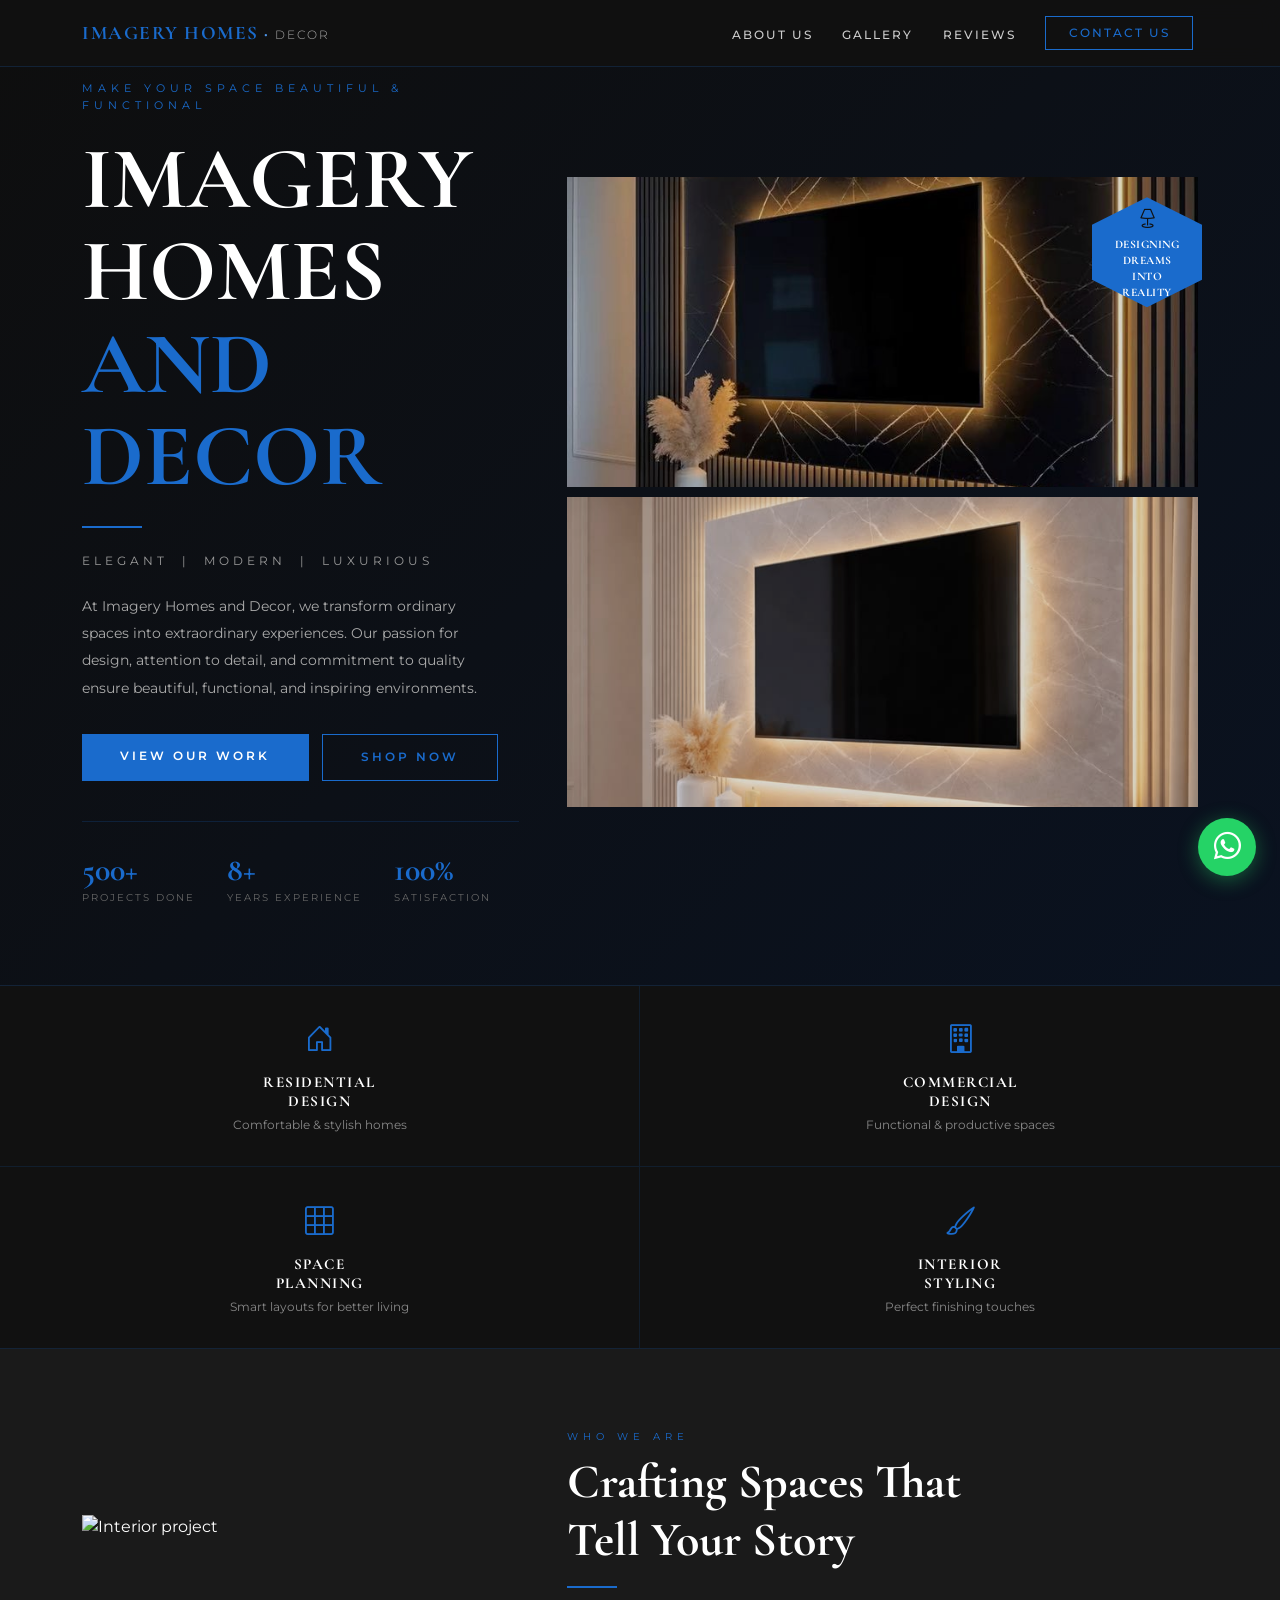
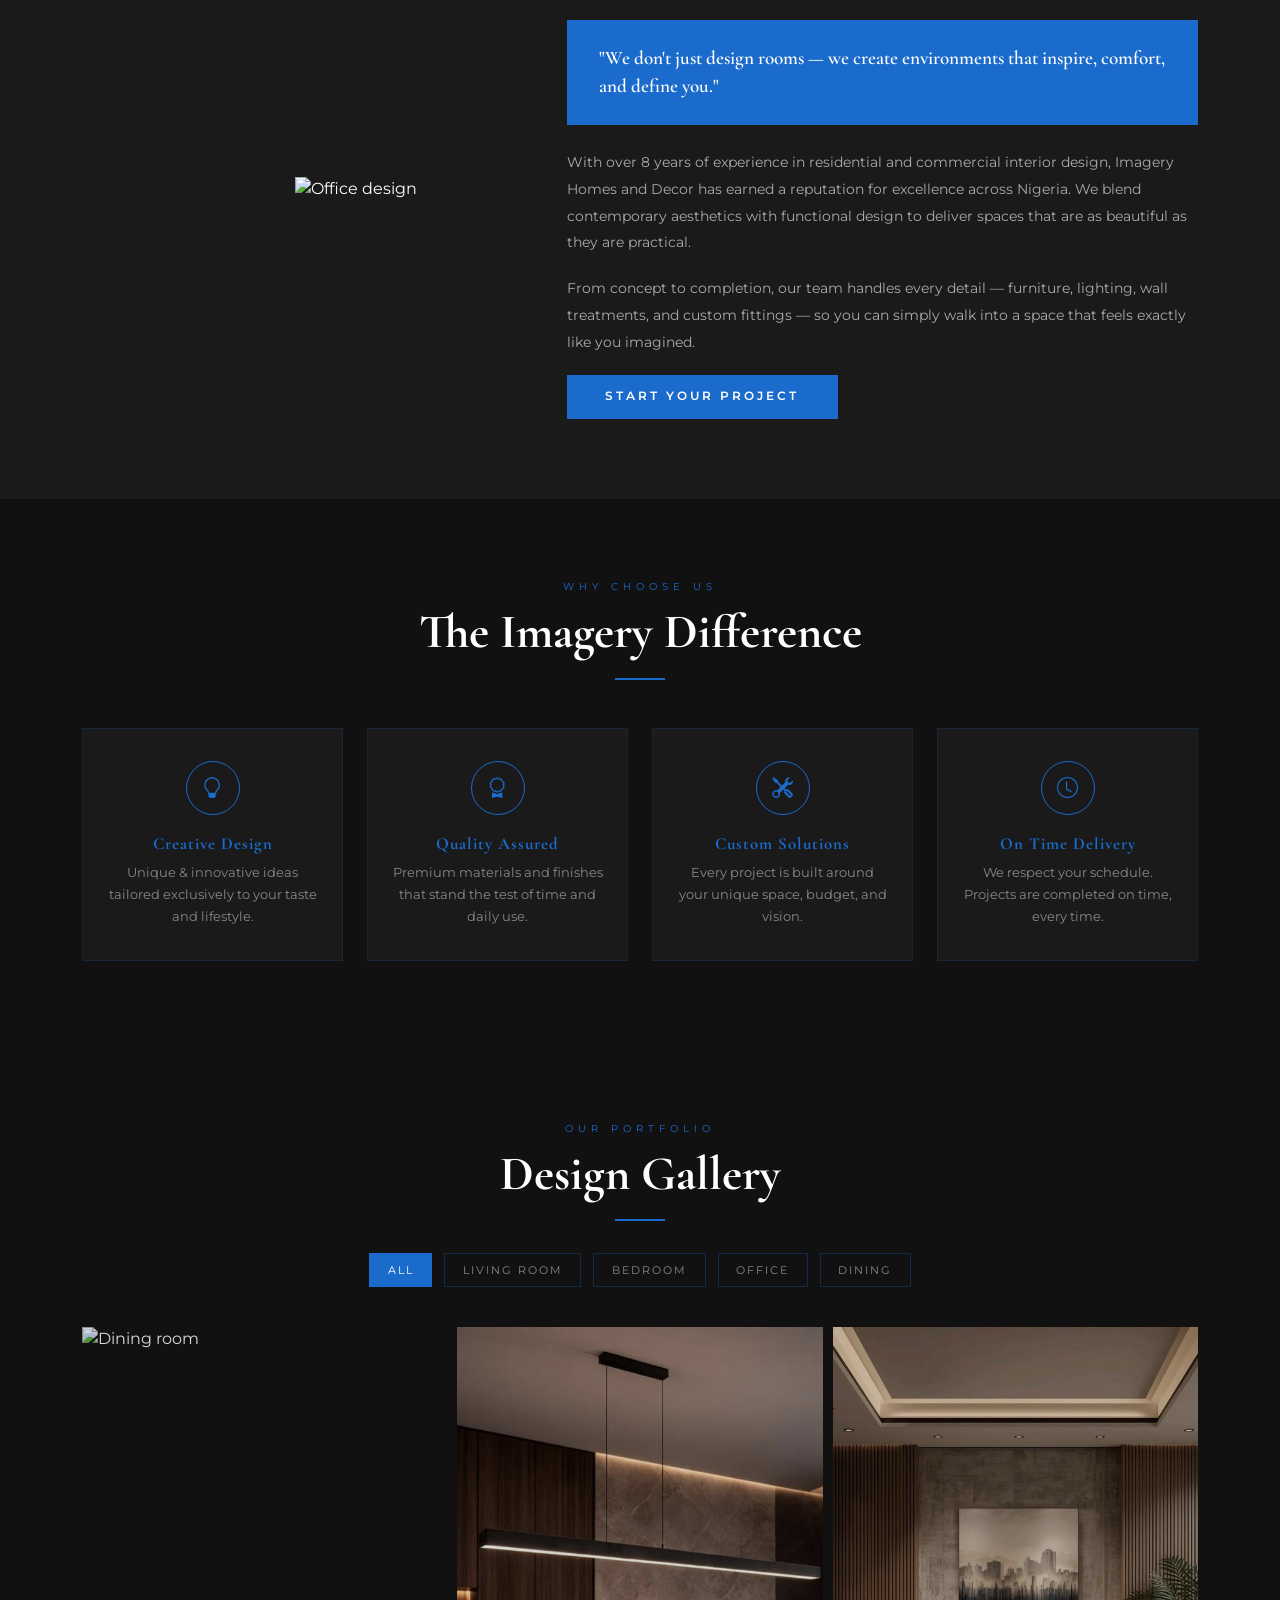
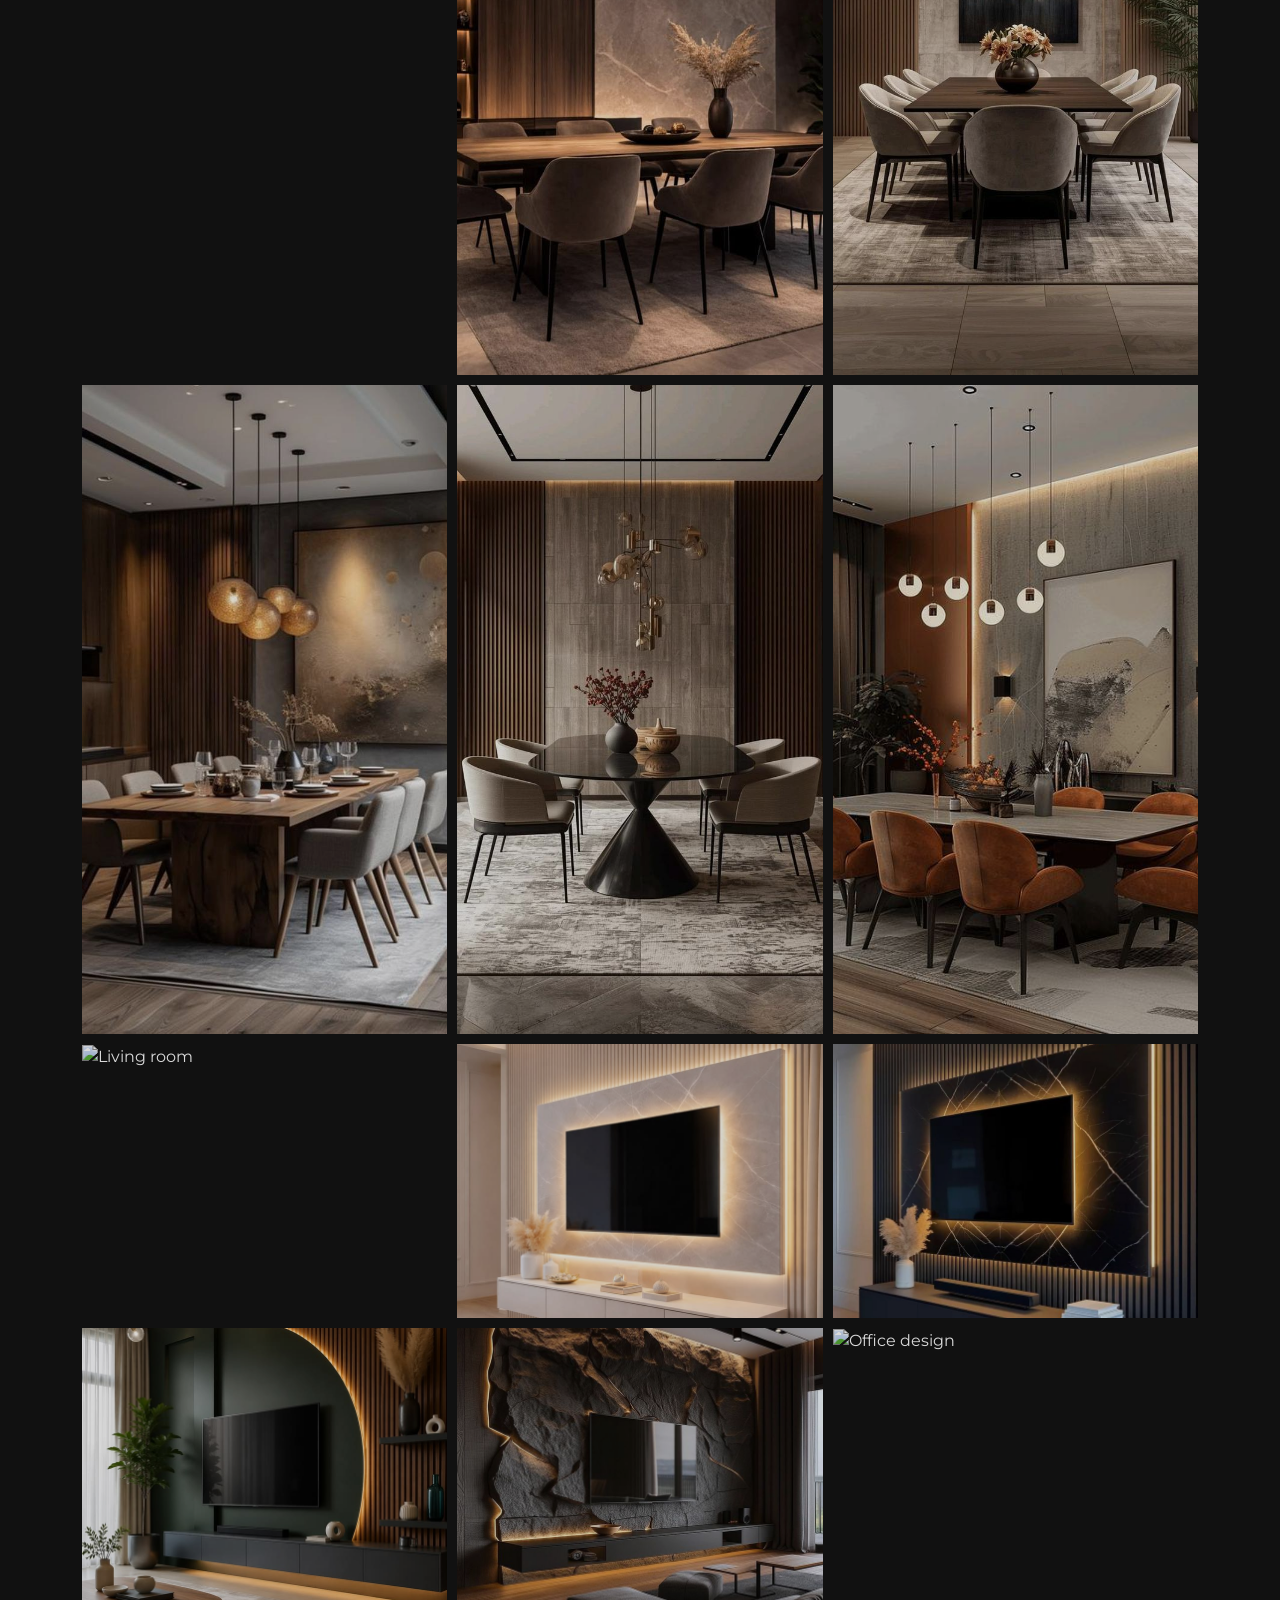
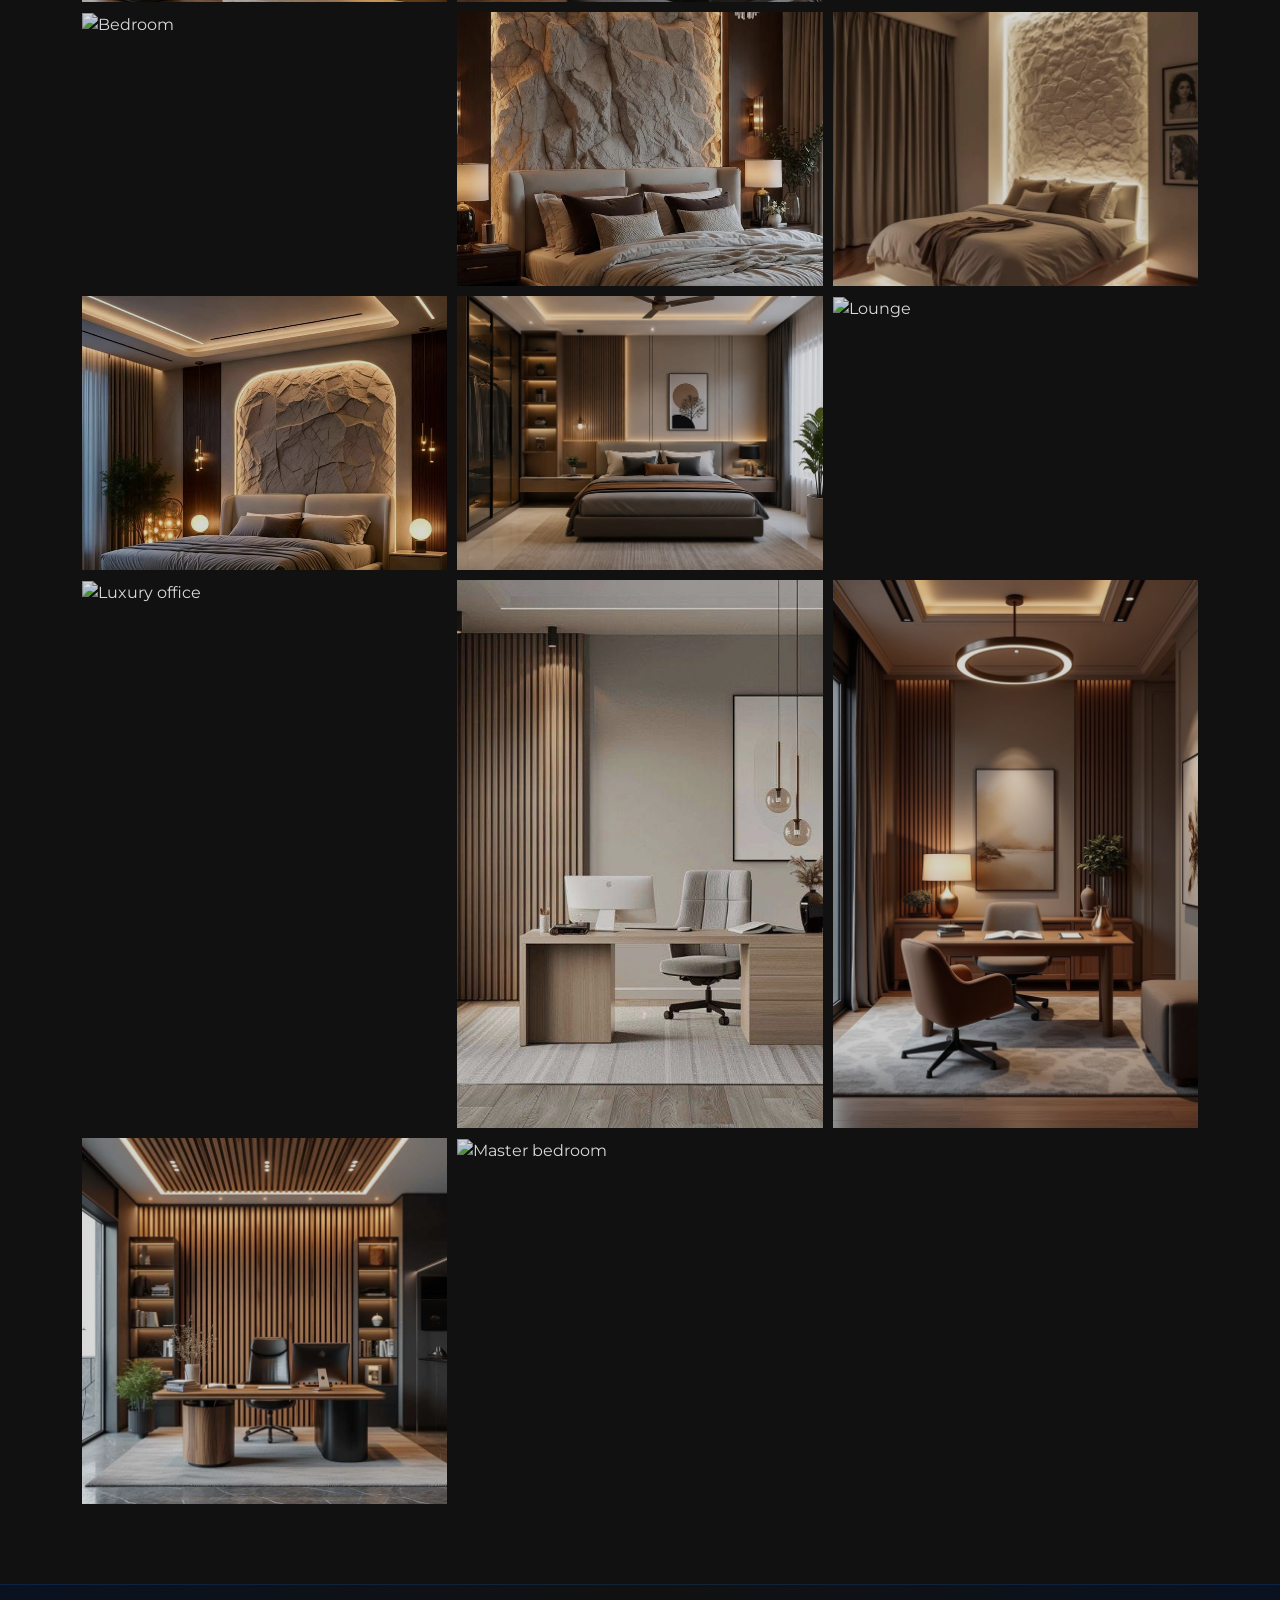
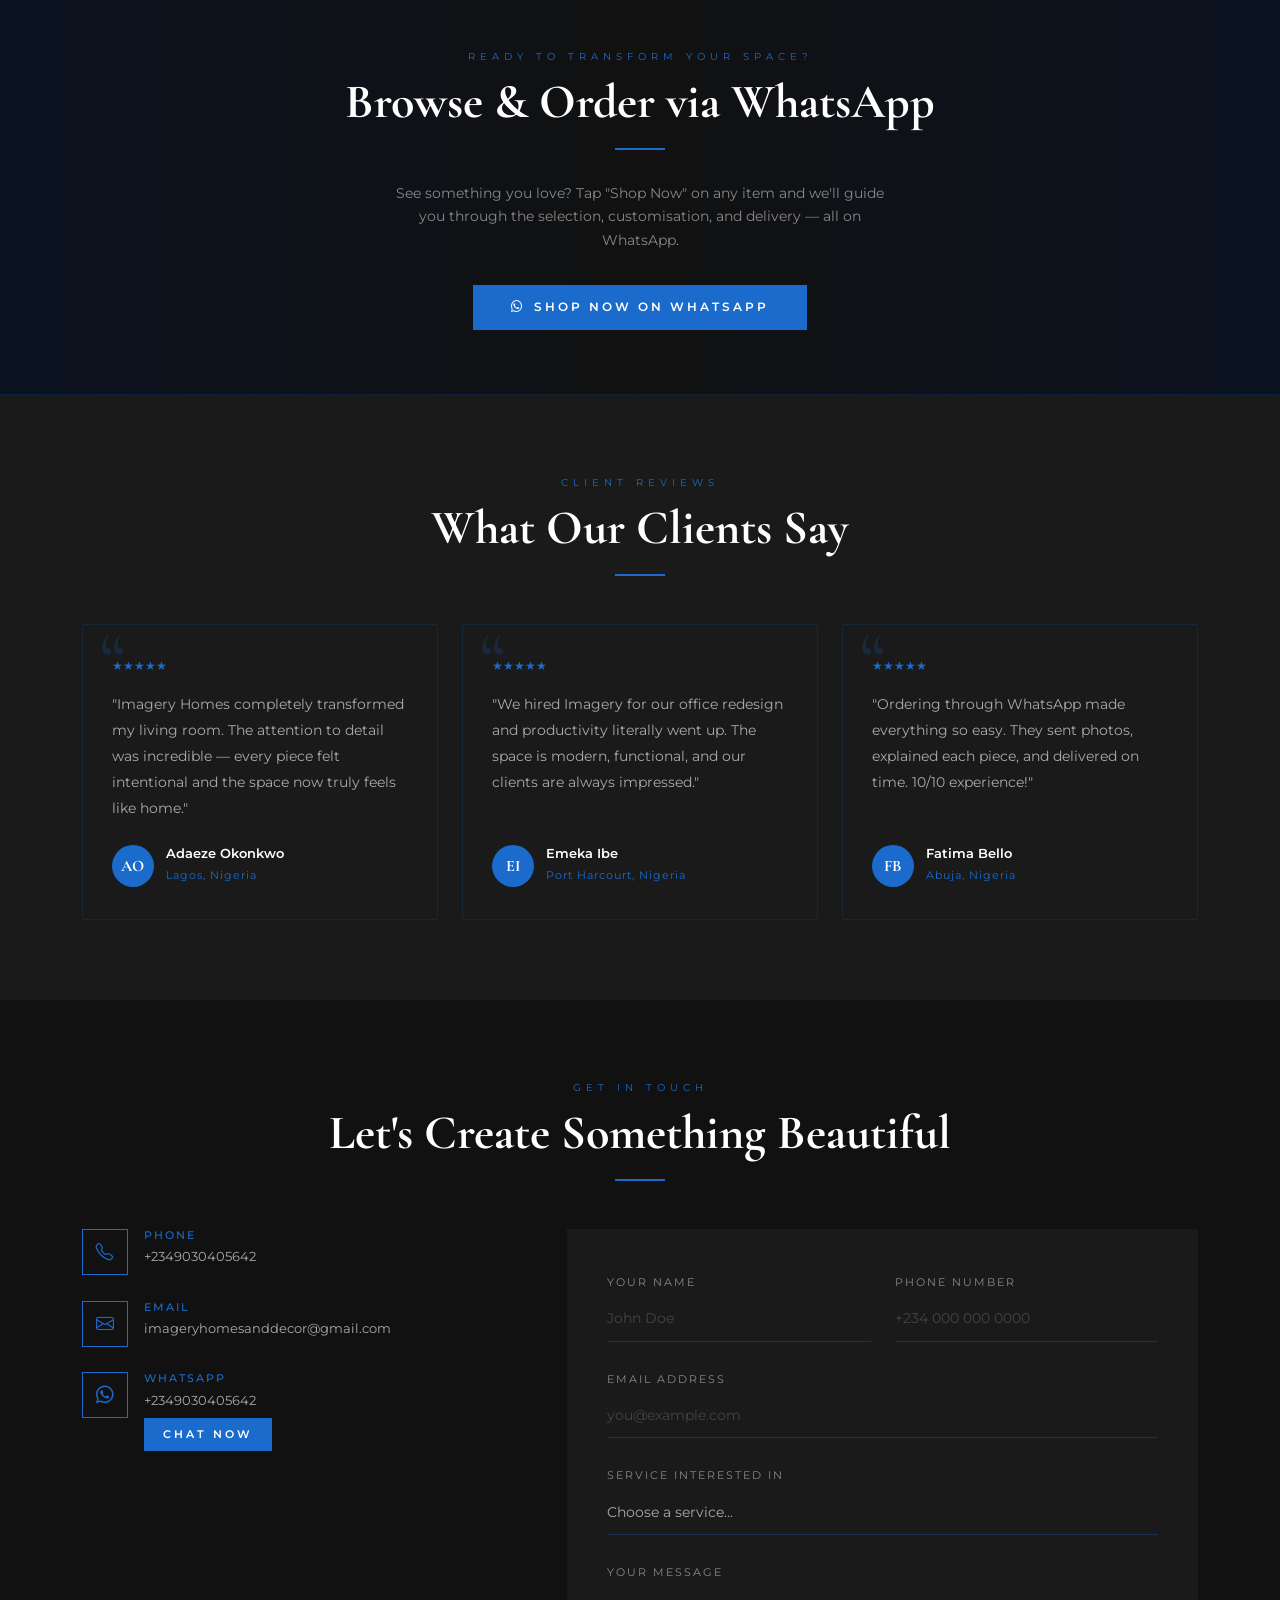
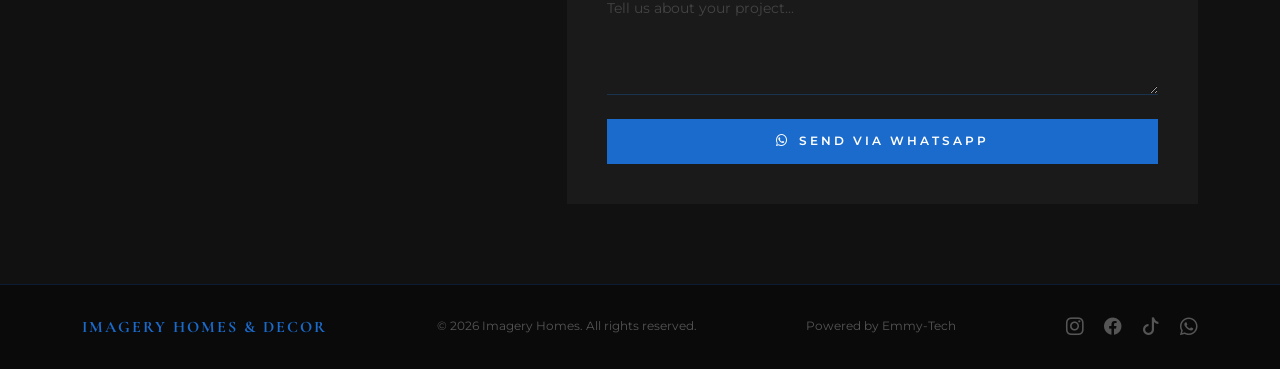
==== commit c70729e0: "Fix responsive layout and update styles" ====
--- a/index.html
+++ b/index.html
@@ -487,7 +487,7 @@
         <p class="footer-text mb-0">Powered by Emmy-Tech</p>
         <div class="social-links">
           <a href="https://www.instagram.com/imagery382?igsh=dWgybjllNHZjbGtw" target="_blank" title="Instagram"><i class="bi bi-instagram"></i></a>
-          <a href="#" title="Facebook"><i class="bi bi-facebook"></i></a>
+          <a href="https://www.facebook.com/share/1BaJLvur4q/" title="Facebook"><i class="bi bi-facebook"></i></a>
           <a href="https://www.tiktok.com/@imagery67?_r=1&_t=ZS-97c0OykX4JJ" target="_blank" title="TikTok"><i class="bi bi-tiktok"></i></a>
           <a href="https://wa.me/+2349030405642" target="_blank" title="WhatsApp"><i class="bi bi-whatsapp"></i></a>
         </div>
--- a/index.css
+++ b/index.css
@@ -1,11 +1,12 @@
 /* ════════════════════════════════════════
    IMAGERY HOMES & DECOR — STYLESHEET
-   Mobile-first, fully responsive
+   Colour update: Gold → Blue (#1A6BCC / #4D94E8)
+   Everything else unchanged.
 ════════════════════════════════════════ */
 
 :root {
-  --gold: #C9A84C;
-  --gold-light: #E5C97E;
+  --gold: #1A6BCC;          /* was #C9A84C — main blue */
+  --gold-light: #4D94E8;    /* was #E5C97E — lighter blue */
   --dark: #1A1A1A;
   --dark-2: #111111;
   --cream: #F5F0E8;
@@ -27,7 +28,7 @@
 /* ── NAVBAR ── */
 .navbar {
   background: rgba(17, 17, 17, 0.96);
-  border-bottom: 1px solid rgba(201, 168, 76, 0.2);
+  border-bottom: 1px solid rgba(26, 107, 204, 0.2);
   padding: 1rem 0;
   position: fixed;
   width: 100%;
@@ -84,20 +85,21 @@
 }
 .nav-contact-btn:hover {
   background: var(--gold);
-  color: #111 !important;
+  color: #fff !important;
 }
 .navbar-toggler {
   border: 1px solid var(--gold);
   padding: 0.3rem 0.6rem;
 }
 .navbar-toggler-icon {
-  background-image: url("data:image/svg+xml,%3csvg xmlns='http://www.w3.org/2000/svg' viewBox='0 0 30 30'%3e%3cpath stroke='%23C9A84C' stroke-linecap='round' stroke-miterlimit='10' stroke-width='2' d='M4 7h22M4 15h22M4 23h22'/%3e%3c/svg%3e");
-}
+  background-image: url("data:image/svg+xml,%3csvg xmlns='http://www.w3.org/2000/svg' viewBox='0 0 30 30'%3e%3cpath stroke='%231A6BCC' stroke-linecap='round' stroke-miterlimit='10' stroke-width='2' d='M4 7h22M4 15h22M4 23h22'/%3e%3c/svg%3e");
+}
+
 /* Mobile nav menu styling */
 @media (max-width: 991px) {
   .navbar-collapse {
     background: rgba(17,17,17,0.98);
-    border-top: 1px solid rgba(201,168,76,0.15);
+    border-top: 1px solid rgba(26,107,204,0.15);
     padding: 1rem 0.5rem;
     margin-top: 0.5rem;
   }
@@ -113,7 +115,7 @@
 /* ── HERO ── */
 #home {
   min-height: 100vh;
-  background: linear-gradient(135deg, #0e0e0e 0%, #1a1510 100%);
+  background: linear-gradient(135deg, #0e0e0e 0%, #0a1220 100%);
   position: relative;
   display: flex;
   align-items: center;
@@ -162,7 +164,7 @@
 }
 .btn-gold {
   background: var(--gold);
-  color: #111;
+  color: #fff;
   border: none;
   border-radius: 0;
   padding: 0.85rem 2.4rem;
@@ -175,7 +177,7 @@
   display: inline-block;
   white-space: nowrap;
 }
-.btn-gold:hover { background: var(--gold-light); color: #111; transform: translateY(-2px); }
+.btn-gold:hover { background: var(--gold-light); color: #fff; transform: translateY(-2px); }
 .btn-outline-gold {
   background: transparent;
   color: var(--gold);
@@ -191,7 +193,7 @@
   display: inline-block;
   white-space: nowrap;
 }
-.btn-outline-gold:hover { background: var(--gold); color: #111; }
+.btn-outline-gold:hover { background: var(--gold); color: #fff; }
 
 /* Hero badge */
 .hero-badge {
@@ -213,7 +215,7 @@
   font-family: 'Cormorant Garamond', serif;
   font-size: 0.72rem;
   font-weight: 700;
-  color: #111;
+  color: #fff;
   letter-spacing: 0.5px;
   line-height: 1.4;
   text-transform: uppercase;
@@ -247,7 +249,7 @@
   gap: 2rem;
   margin-top: 2.5rem;
   padding-top: 2rem;
-  border-top: 1px solid rgba(201,168,76,0.2);
+  border-top: 1px solid rgba(26, 107, 204, 0.2);
   flex-wrap: wrap;
 }
 .stat-num {
@@ -291,23 +293,23 @@
 /* ── SERVICES STRIP ── */
 .services-strip {
   background: #111;
-  border-top: 1px solid rgba(201,168,76,0.2);
-  border-bottom: 1px solid rgba(201,168,76,0.2);
+  border-top: 1px solid rgba(26, 107, 204, 0.2);
+  border-bottom: 1px solid rgba(26, 107, 204, 0.2);
 }
 .services-row { display: flex; flex-wrap: wrap; }
 .service-item {
   flex: 1 1 50%;
   text-align: center;
   padding: 2rem 1rem;
-  border-right: 1px solid rgba(201,168,76,0.15);
-  border-bottom: 1px solid rgba(201,168,76,0.15);
+  border-right: 1px solid rgba(26, 107, 204, 0.15);
+  border-bottom: 1px solid rgba(26, 107, 204, 0.15);
   transition: background 0.3s;
   min-width: 140px;
 }
 .service-item:nth-child(2n) { border-right: none; }
 .service-item:last-child,
 .service-item:nth-last-child(2):nth-child(odd) { border-bottom: none; }
-.service-item:hover { background: rgba(201,168,76,0.05); }
+.service-item:hover { background: rgba(26, 107, 204, 0.05); }
 .service-item i {
   font-size: 1.8rem;
   color: var(--gold);
@@ -347,7 +349,7 @@
 }
 .about-gold-box {
   background: var(--gold);
-  color: #111;
+  color: #fff;
   padding: 1.5rem 2rem;
   margin-bottom: 1.5rem;
 }
@@ -364,7 +366,7 @@
 #why { background: var(--dark-2); }
 .why-card {
   background: #1a1a1a;
-  border: 1px solid rgba(201,168,76,0.15);
+  border: 1px solid rgba(26, 107, 204, 0.15);
   padding: 2rem 1.5rem;
   text-align: center;
   transition: all 0.4s;
@@ -373,7 +375,7 @@
 .why-card:hover {
   border-color: var(--gold);
   transform: translateY(-6px);
-  background: #1e1b14;
+  background: #111620;
 }
 .why-icon {
   width: 54px;
@@ -402,7 +404,7 @@
 .gallery-filter { margin-bottom: 2rem; }
 .filter-btn {
   background: transparent;
-  border: 1px solid rgba(201,168,76,0.3);
+  border: 1px solid rgba(26, 107, 204, 0.3);
   color: #888;
   padding: 0.45rem 1.1rem;
   font-size: 0.7rem;
@@ -415,7 +417,7 @@
 .filter-btn.active, .filter-btn:hover {
   background: var(--gold);
   border-color: var(--gold);
-  color: #111;
+  color: #fff;
 }
 .gallery-grid {
   display: grid;
@@ -440,7 +442,7 @@
 .gallery-overlay {
   position: absolute;
   inset: 0;
-  background: rgba(201,168,76,0.15);
+  background: rgba(26, 107, 204, 0.2);
   display: flex;
   align-items: center;
   justify-content: center;
@@ -452,9 +454,9 @@
 
 /* ── WHATSAPP CTA BANNER ── */
 .wa-cta-banner {
-  background: linear-gradient(90deg, #1a1510, #111, #1a1510);
-  border-top: 1px solid rgba(201,168,76,0.2);
-  border-bottom: 1px solid rgba(201,168,76,0.2);
+  background: linear-gradient(90deg, #0a1220, #111, #0a1220);
+  border-top: 1px solid rgba(26, 107, 204, 0.2);
+  border-bottom: 1px solid rgba(26, 107, 204, 0.2);
   padding: 4rem 0;
 }
 .wa-cta-desc {
@@ -469,7 +471,7 @@
 #testimonials { background: var(--dark); }
 .testimonial-card {
   background: #1a1a1a;
-  border: 1px solid rgba(201,168,76,0.15);
+  border: 1px solid rgba(26, 107, 204, 0.15);
   padding: 2rem 1.8rem;
   position: relative;
   height: 100%;
@@ -509,7 +511,7 @@
   font-family: 'Cormorant Garamond', serif;
   font-size: 1rem;
   font-weight: 700;
-  color: #111;
+  color: #fff;
   flex-shrink: 0;
 }
 .testimonial-author h6 { color: #fff; font-size: 0.83rem; font-weight: 600; margin: 0; }
@@ -579,7 +581,7 @@
 .form-control {
   background: transparent;
   border: none;
-  border-bottom: 1px solid rgba(201,168,76,0.3);
+  border-bottom: 1px solid rgba(26, 107, 204, 0.3);
   border-radius: 0;
   color: #fff;
   padding: 0.7rem 0;
@@ -598,7 +600,7 @@
 /* ── FOOTER ── */
 footer {
   background: #0a0a0a;
-  border-top: 1px solid rgba(201,168,76,0.2);
+  border-top: 1px solid rgba(26, 107, 204, 0.2);
   padding: 1.8rem 0;
 }
 .footer-inner {
@@ -663,7 +665,7 @@
   opacity: 0;
   pointer-events: none;
   transition: opacity 0.3s;
-  border: 1px solid rgba(201,168,76,0.3);
+  border: 1px solid rgba(26, 107, 204, 0.3);
 }
 .wa-float:hover .wa-tooltip { opacity: 1; }
 @keyframes waPulse {
@@ -681,7 +683,7 @@
   width: 40px;
   height: 40px;
   background: var(--gold);
-  color: #111;
+  color: #fff;
   border: none;
   display: flex;
   align-items: center;
@@ -703,7 +705,6 @@
 @media (max-width: 991px) {
   section { padding: 4rem 0; }
 
-  /* Hero: text on top, images below */
   #home { padding-top: 75px; }
   .hero-images {
     height: 55vw;
@@ -712,24 +713,19 @@
   }
   .hero-desc { max-width: 100%; }
 
-  /* Services: 2x2 grid */
   .service-item { flex: 1 1 50%; }
   .service-item:nth-child(2n) { border-right: none; }
   .service-item:nth-child(3),
   .service-item:nth-child(4) { border-bottom: none; }
 
-  /* About image: simpler layout */
   .about-img-wrap { height: 340px; }
   .about-img-accent { display: none; }
 
-  /* Why cards: 2x2 */
   .why-card { padding: 1.8rem 1.2rem; }
 
-  /* Testimonials: full width stacked */
   #testimonials .col-12.col-md-4 { width: 100%; }
   .testimonial-card { padding: 1.8rem 1.5rem; margin-bottom: 0; }
 
-  /* Contact: info above form */
   .contact-form-wrap { padding: 2rem 1.5rem; margin-top: 0; }
 }
 
@@ -737,10 +733,8 @@
 @media (max-width: 767px) {
   section { padding: 3.5rem 0; }
 
-  /* Navbar brand: smaller on mobile */
   .navbar-brand { font-size: 1rem; letter-spacing: 1px; }
 
-  /* Hero */
   .hero-eyebrow { font-size: 0.62rem; letter-spacing: 3px; }
   .hero-title { font-size: clamp(2rem, 9vw, 3rem); }
   .hero-sub { font-size: 0.68rem; letter-spacing: 3px; }
@@ -750,12 +744,10 @@
   .hero-badge-text { font-size: 0.6rem; }
   .hero-images { height: 52vw; min-height: 240px; }
 
-  /* Hero stats: wrap into 3 columns */
   .hero-stats { gap: 1rem; margin-top: 1.8rem; padding-top: 1.5rem; }
   .stat-num { font-size: 1.6rem; }
   .stat-label { font-size: 0.58rem; }
 
-  /* Hero buttons: stack */
   .hero-btns { flex-direction: column; align-items: flex-start; }
   .btn-gold, .btn-outline-gold {
     width: 100%;
@@ -764,41 +756,33 @@
     padding: 0.8rem 1.5rem;
   }
 
-  /* Section title */
   .section-title { font-size: clamp(1.6rem, 6vw, 2.2rem); }
 
-  /* Gallery: 2 columns on mobile */
   .gallery-grid { grid-template-columns: repeat(2, 1fr); gap: 8px; }
   .gallery-item.tall { grid-row: span 1; aspect-ratio: 4/3; }
   .filter-btn { padding: 0.4rem 0.8rem; font-size: 0.65rem; letter-spacing: 1px; margin: 0 0.15rem 0.4rem; }
 
-  /* WA CTA banner */
   .wa-cta-banner { padding: 3rem 0; }
   .wa-cta-desc { font-size: 0.82rem; }
 
-  /* Testimonials */
   .testimonial-card { padding: 1.5rem 1.2rem; }
   .testimonial-card::before { font-size: 4rem; }
   .testimonial-text { font-size: 0.82rem; }
 
-  /* Contact info */
   .contact-info-item { gap: 0.8rem; margin-bottom: 1.3rem; }
   .contact-icon { width: 40px; height: 40px; font-size: 1rem; }
   .contact-info-item h6 { font-size: 0.65rem; }
   .contact-info-item p { font-size: 0.8rem; }
 
-  /* Contact form */
   .contact-form-wrap { padding: 1.5rem 1rem; }
   .form-label { font-size: 0.65rem; }
   .form-control { font-size: 0.84rem; padding: 0.6rem 0; }
 
-  /* Footer */
   .footer-inner { flex-direction: column; text-align: center; gap: 0.8rem; }
   .footer-brand { font-size: 0.95rem; }
   .social-links { display: flex; justify-content: center; gap: 0.2rem; }
   .social-links a { margin-left: 0.8rem; font-size: 1.2rem; }
 
-  /* WhatsApp float */
   .wa-btn { width: 52px; height: 52px; }
   .wa-btn i { font-size: 1.5rem; }
   .wa-float { bottom: 1.2rem; right: 1.2rem; }
@@ -807,29 +791,22 @@
 
 /* ── SMALL MOBILE: max 480px ── */
 @media (max-width: 480px) {
-  /* Gallery: single column for very small screens */
   .gallery-grid { grid-template-columns: 1fr; }
 
-  /* Why cards: full width */
   #why .col-6 { width: 100%; }
   .why-card { padding: 1.5rem 1rem; }
 
-  /* Services: full width each */
-  .service-item { flex: 1 1 100%; border-right: none; border-bottom: 1px solid rgba(201,168,76,0.15); }
+  .service-item { flex: 1 1 100%; border-right: none; border-bottom: 1px solid rgba(26,107,204,0.15); }
   .service-item:last-child { border-bottom: none; }
 
-  /* About */
   .about-img-wrap { height: 260px; }
   .about-gold-box { padding: 1.2rem 1.5rem; }
   .about-gold-box p { font-size: 1rem; }
 
-  /* Contact form send button */
   .btn-gold.w-100 { font-size: 0.72rem; padding: 0.85rem 0.8rem; letter-spacing: 1.5px; }
 
-  /* Stat items row on very small */
   .hero-stats { gap: 0.8rem; }
   .stat-item { min-width: 70px; }
 
-  /* Tooltip hide on mobile (touch has no hover) */
   .wa-tooltip { display: none; }
-}
+}
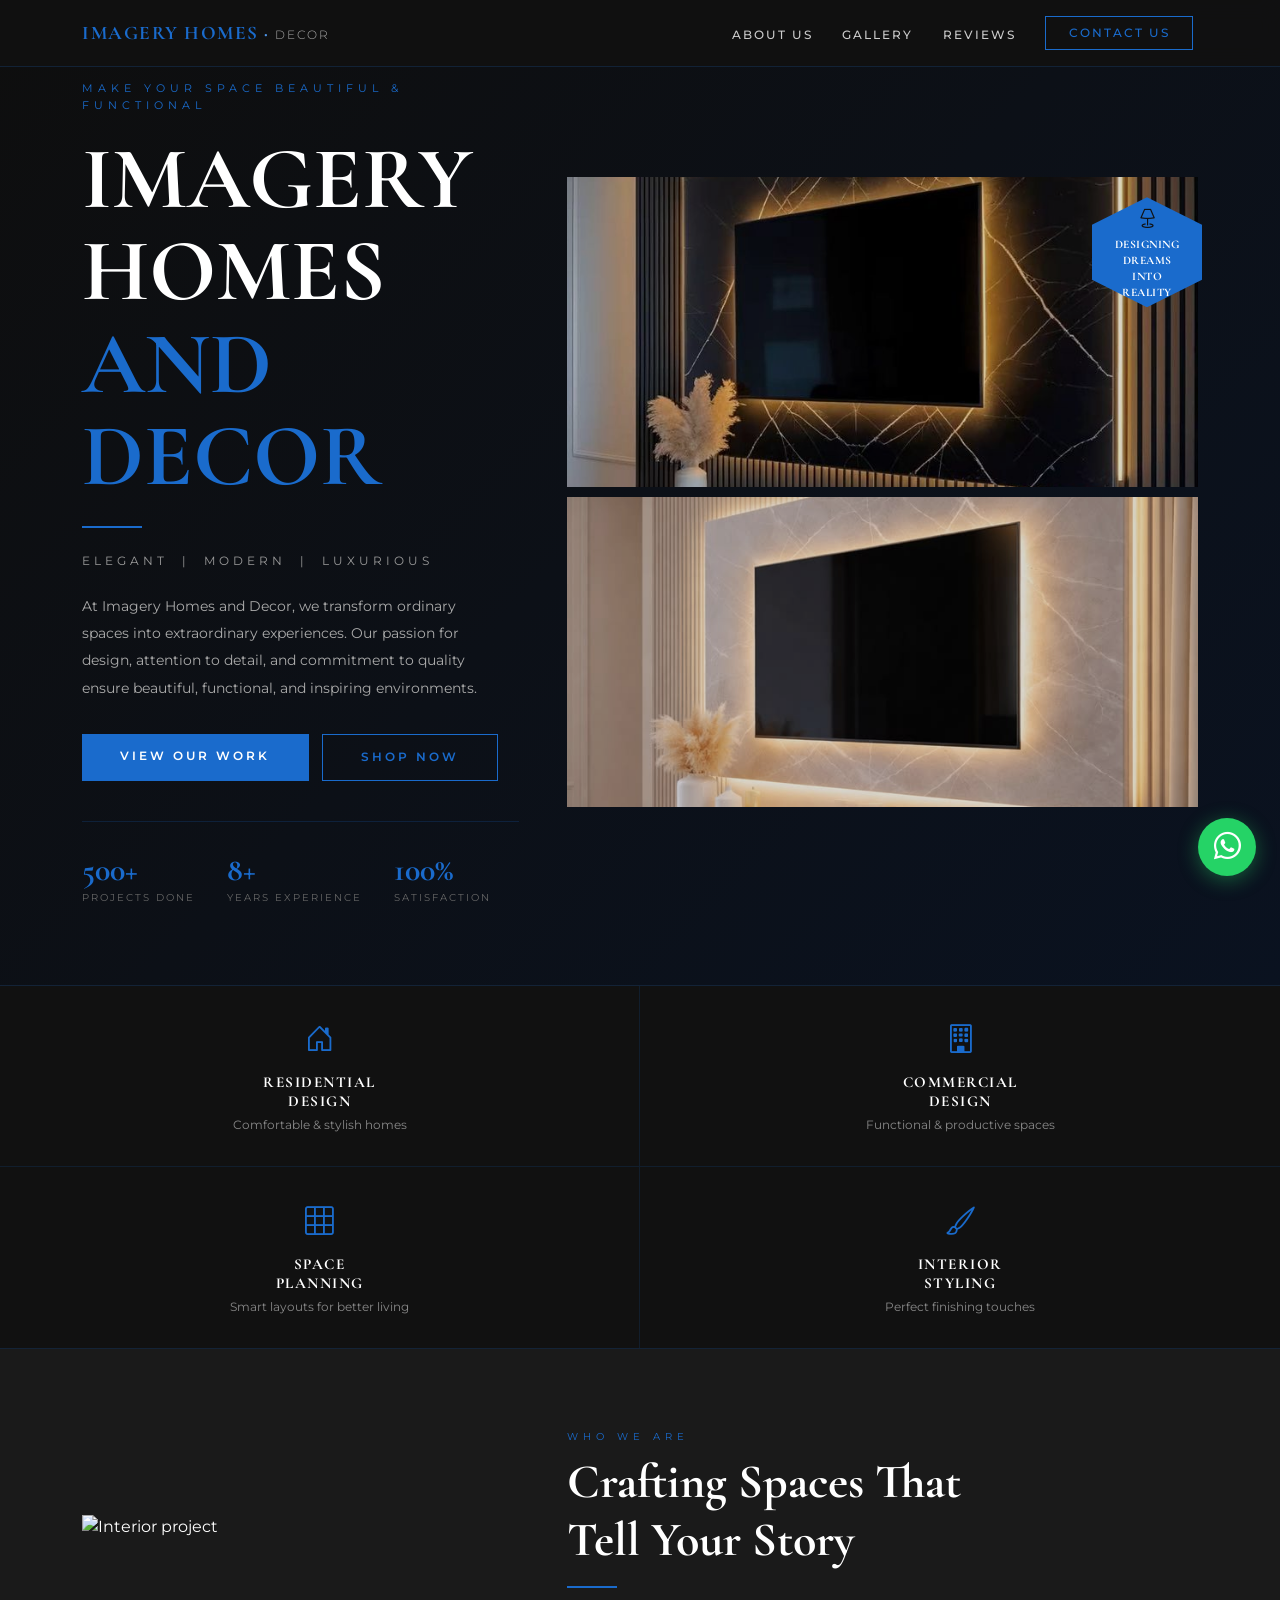
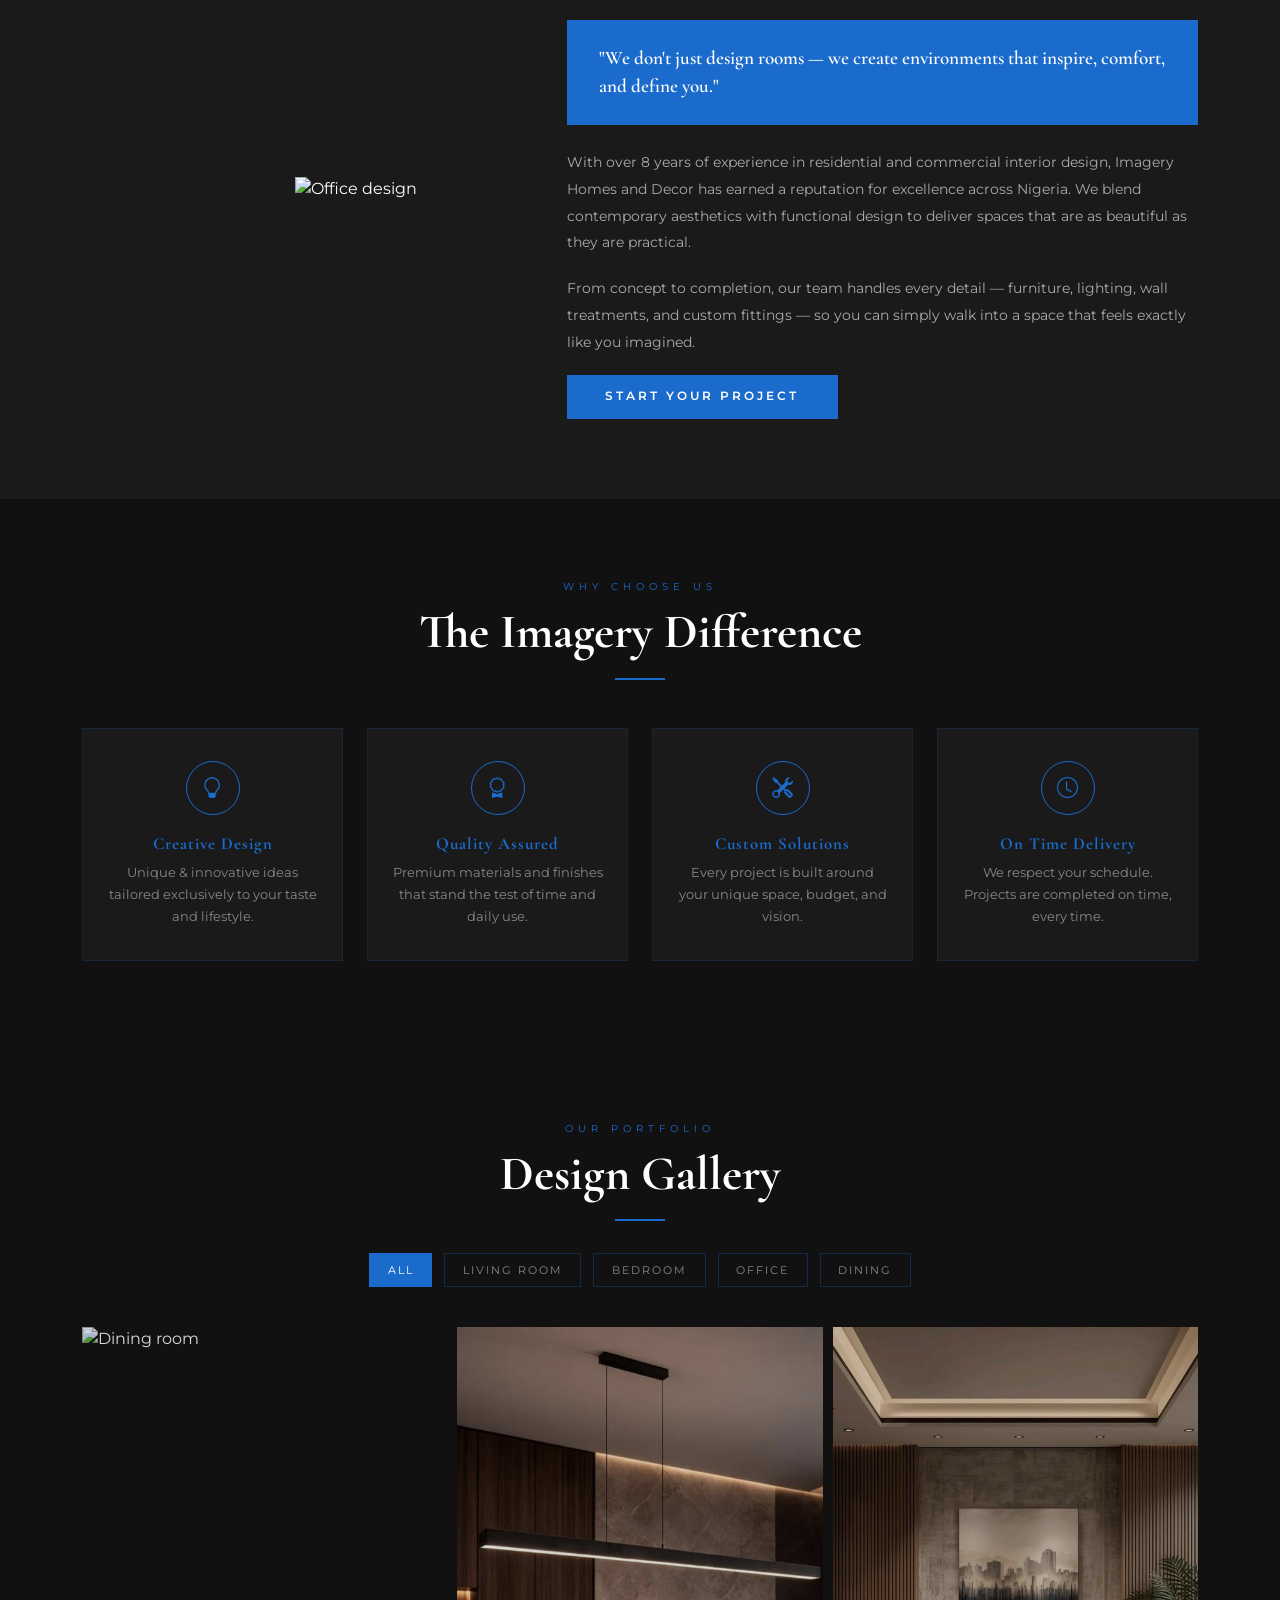
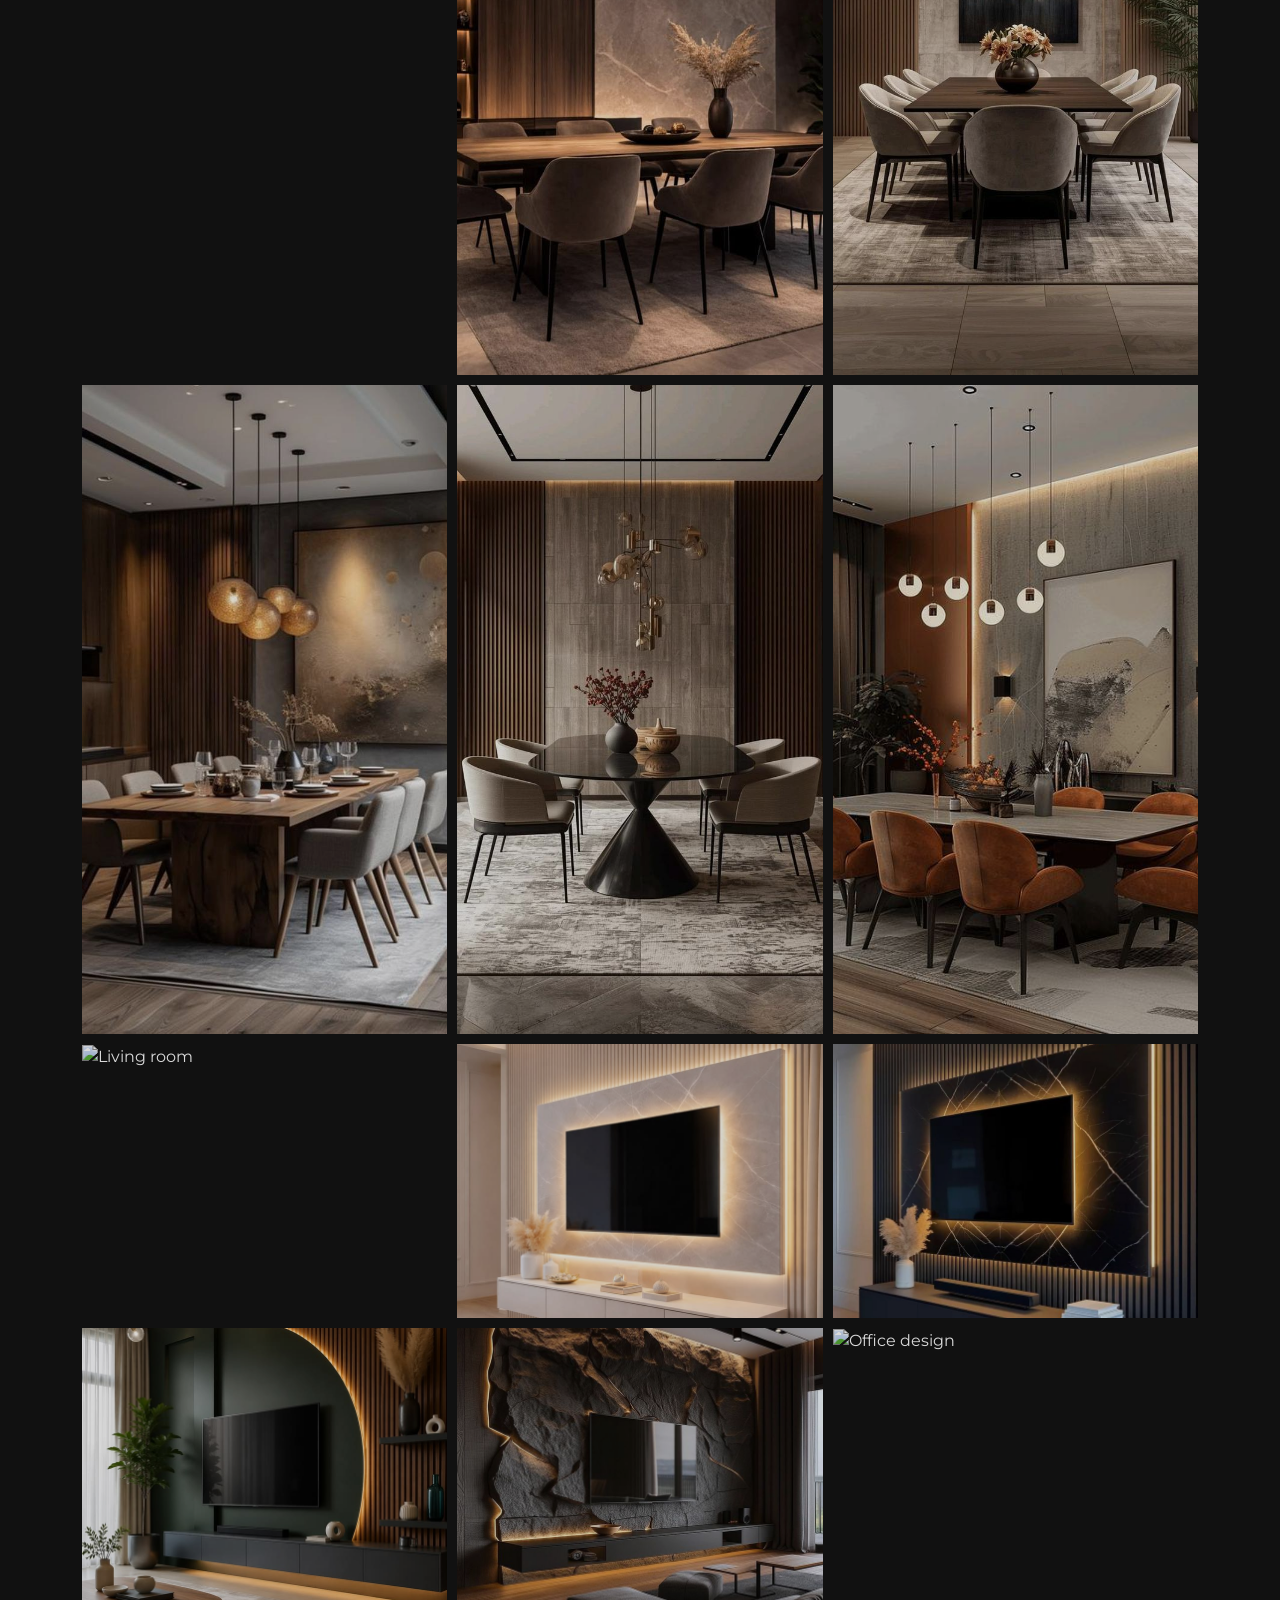
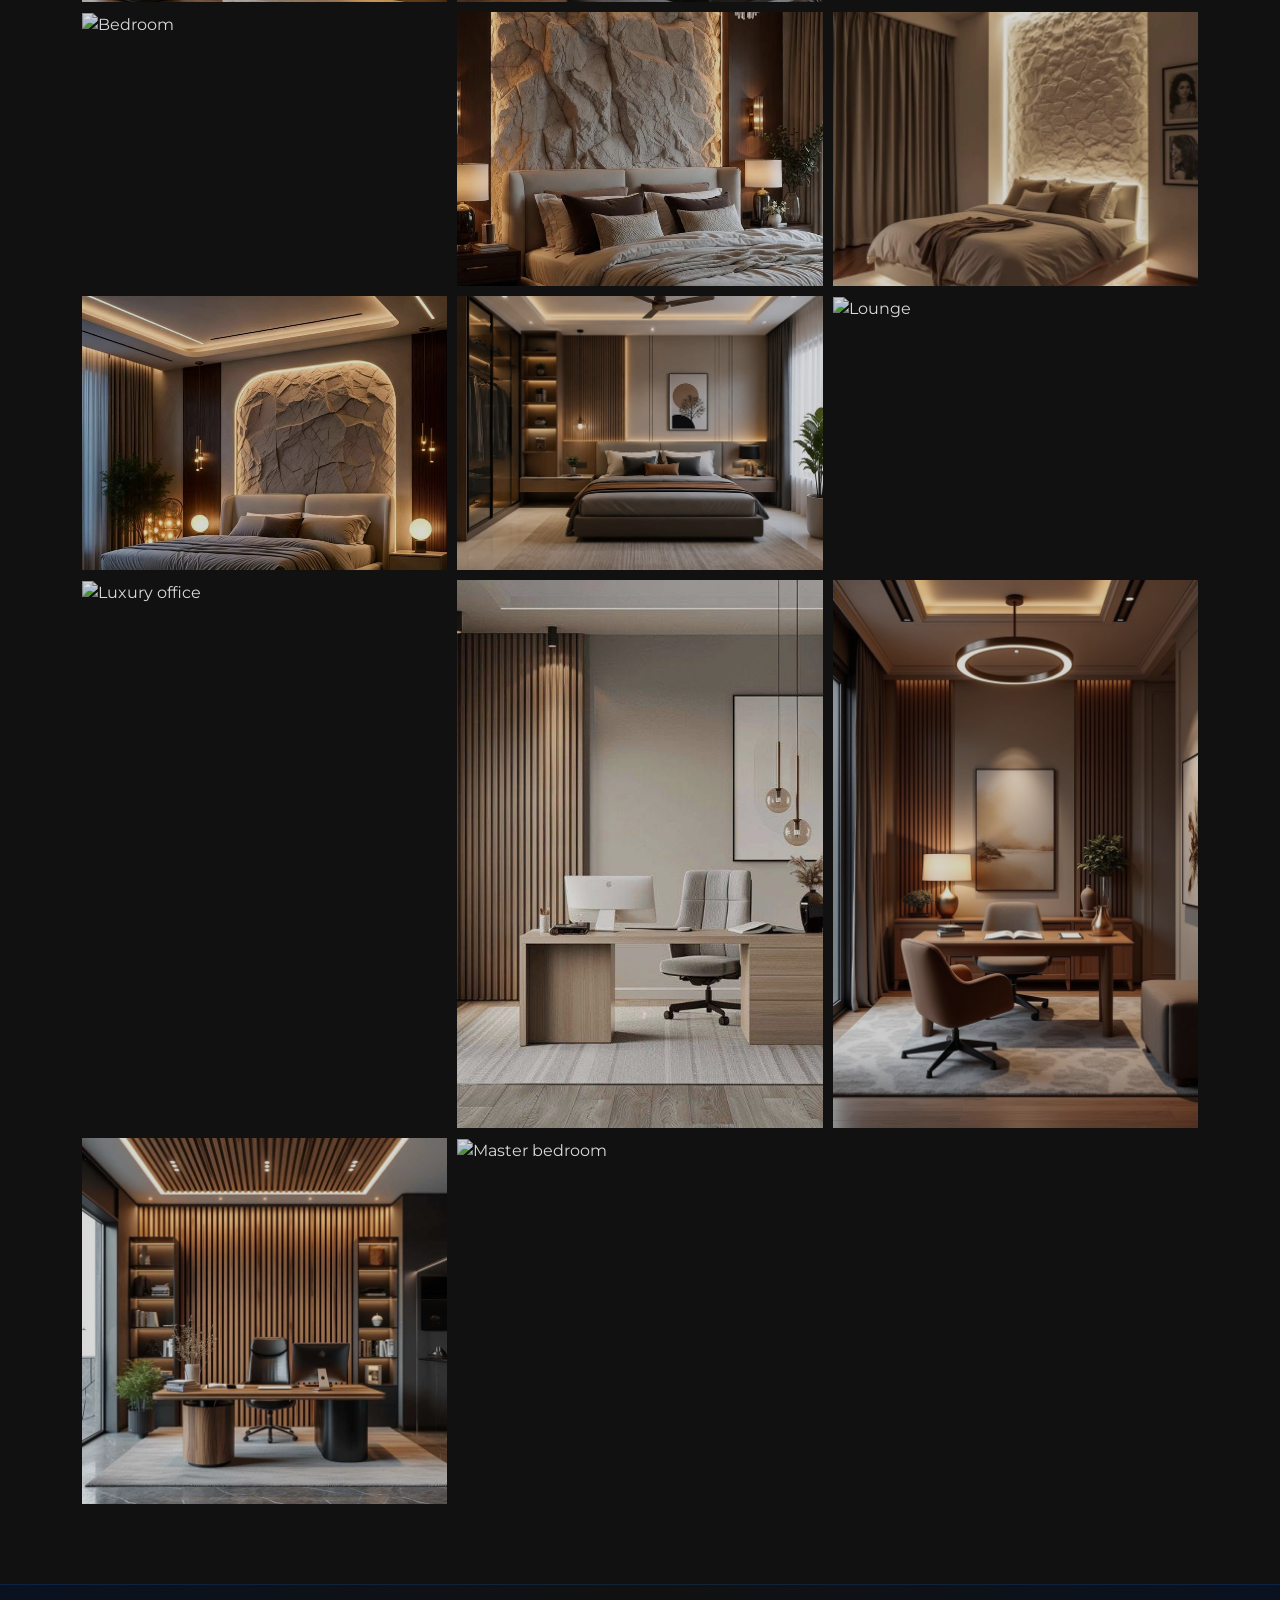
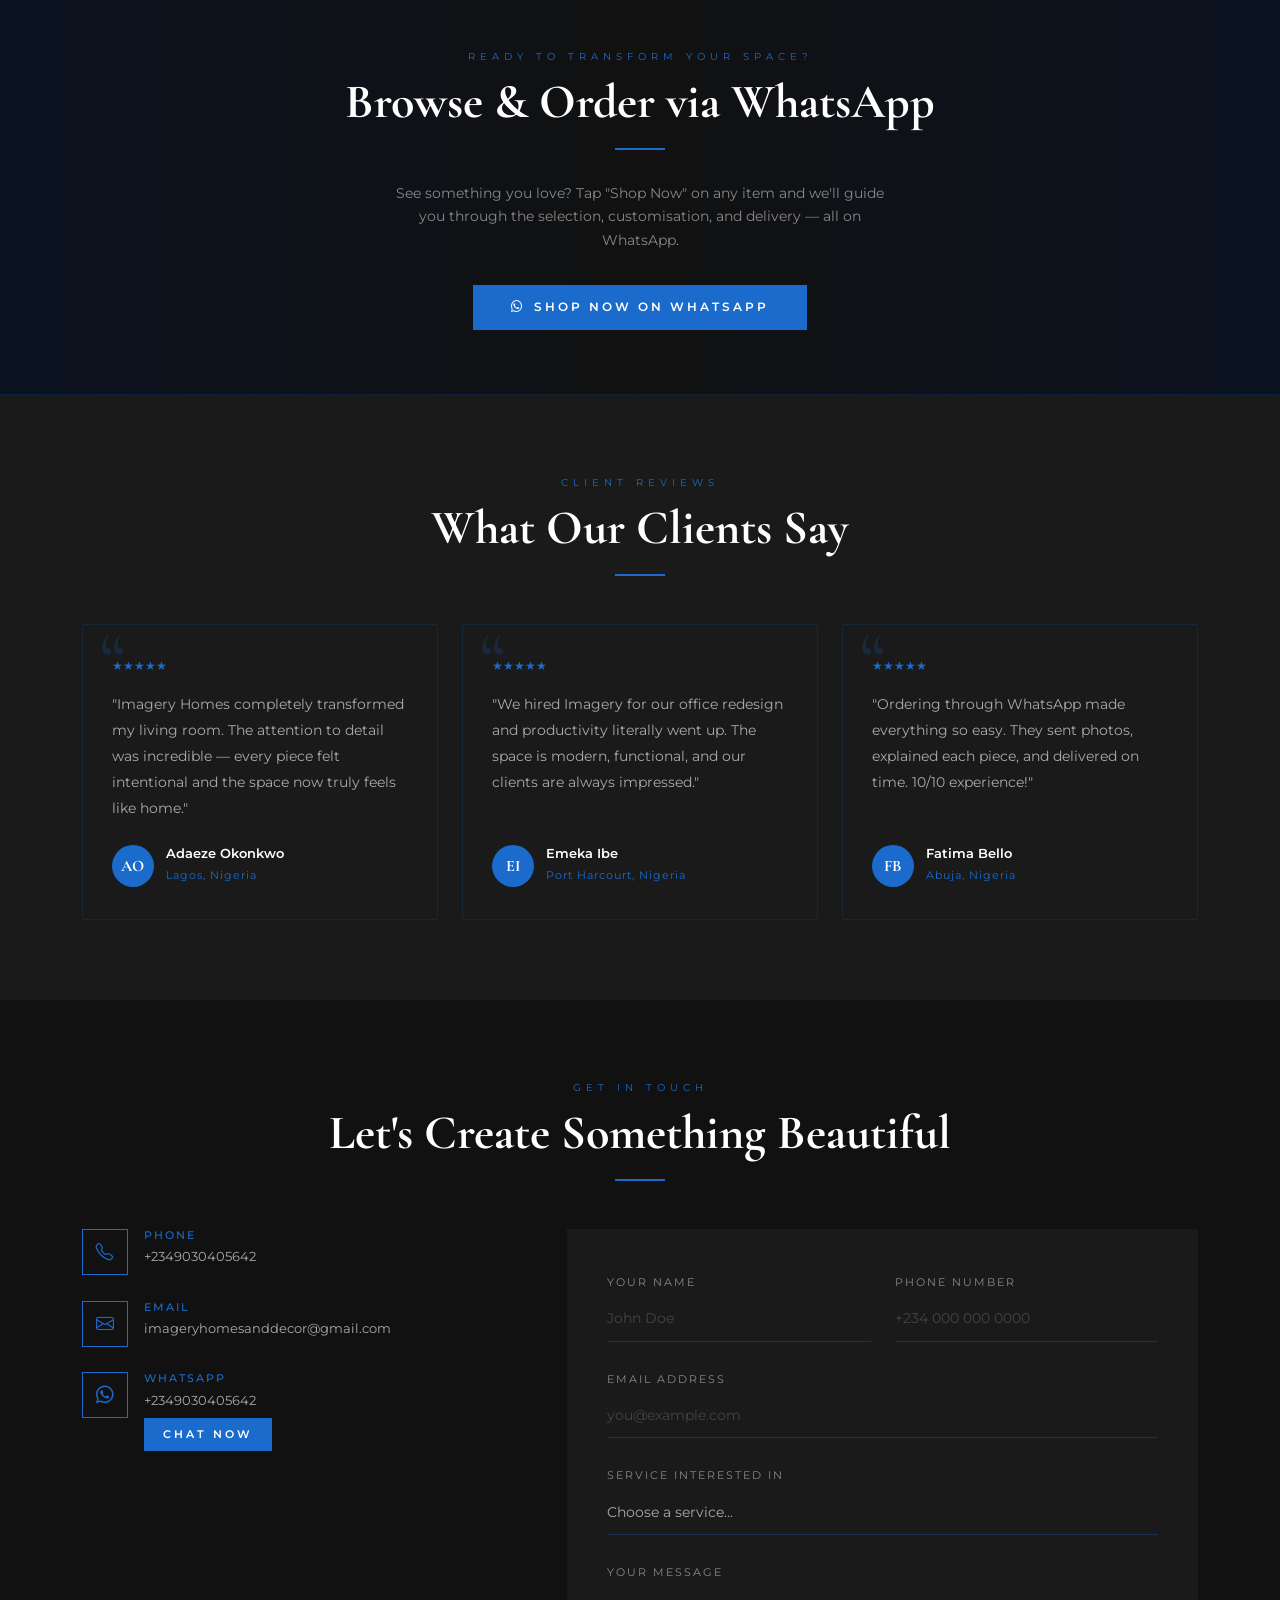
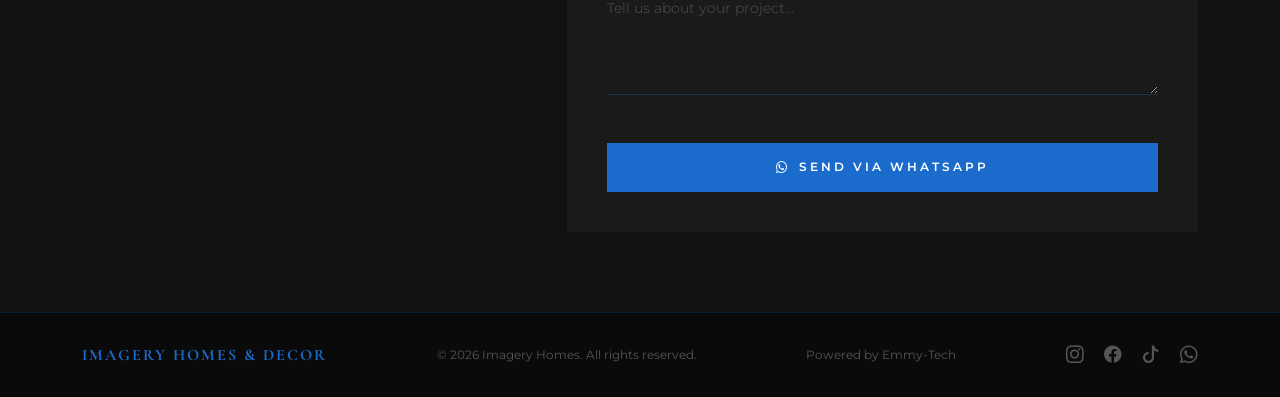
==== commit 63381811: "edited" ====
--- a/index.html
+++ b/index.html
@@ -292,10 +292,6 @@
           <img src="./Image/WhatsApp Image 2026-07-02 at 11.56.12 (3).jpeg" alt="Luxury office"/>
           <div class="gallery-overlay"><i class="bi bi-zoom-in"></i></div>
         </div>
-        <!-- <div class="gallery-item" data-cat="dining" data-aos="zoom-in" data-aos-delay="300">
-          <img src="https://images.unsplash.com/photo-1556909114-f6e7ad7d3136?w=600&q=80" alt="Dining area"/>
-          <div class="gallery-overlay"><i class="bi bi-zoom-in"></i></div>
-        </div> -->
         <div class="gallery-item" data-cat="bedroom" data-aos="zoom-in" data-aos-delay="350">
           <img src="https://images.unsplash.com/photo-1631049307264-da0ec9d70304?w=600&q=80" alt="Master bedroom"/>
           <div class="gallery-overlay"><i class="bi bi-zoom-in"></i></div>
@@ -405,56 +401,31 @@
             </div>
           </div>
 
-          <!-- <div class="contact-info-item">
-            <div class="contact-icon contact-icon-instagram">
-              <i class="bi bi-instagram"></i>
-            </div>
-            <div>
-              <h6>Instagram</h6>
-              <p>
-                <a href="https://www.instagram.com/imagery382?igsh=dWgybjllNHZjbGtw" target="_blank" class="social-text-link">
-                  @imagery382
-                </a>
-              </p>
-            </div>
-          </div> -->
-
-          <!-- <div class="contact-info-item">
-            <div class="contact-icon contact-icon-tiktok">
-              <svg xmlns="http://www.w3.org/2000/svg" width="20" height="20" fill="white" viewBox="0 0 16 16">
-                <path d="M9 0h1.98c.144.715.54 1.617 1.235 2.512C12.895 3.389 13.797 4 15 4v2c-1.753 0-3.07-.814-4-1.829V11a5 5 0 1 1-5-5v2a3 3 0 1 0 3 3z"/>
-              </svg>
-            </div>
-            <div>
-              <h6>TikTok</h6>
-              <p>
-                <a href="https://www.tiktok.com/@imagery67?_r=1&_t=ZS-97c0OykX4JJ" target="_blank" class="social-text-link">
-                  @imagery67
-                </a>
-              </p>
-            </div>
-          </div> -->
-
-        </div>
-
+        </div>
+
+        <!-- ── CONTACT FORM ── -->
         <div class="col-12 col-lg-7" data-aos="fade-left">
           <div class="contact-form-wrap">
             <div class="row g-3 g-md-4">
+
               <div class="col-12 col-sm-6">
-                <label class="form-label">Your Name</label>
-                <input type="text" class="form-control" placeholder="John Doe"/>
-              </div>
+                <label class="form-label" for="formName">Your Name</label>
+                <input id="formName" type="text" class="form-control" placeholder="John Doe"/>
+              </div>
+
               <div class="col-12 col-sm-6">
-                <label class="form-label">Phone Number</label>
-                <input type="tel" class="form-control" placeholder="+234 000 000 0000"/>
-              </div>
+                <label class="form-label" for="formPhone">Phone Number</label>
+                <input id="formPhone" type="tel" class="form-control" placeholder="+234 000 000 0000"/>
+              </div>
+
               <div class="col-12">
-                <label class="form-label">Email Address</label>
-                <input type="email" class="form-control" placeholder="you@example.com"/>
-              </div>
+                <label class="form-label" for="formEmail">Email Address</label>
+                <input id="formEmail" type="email" class="form-control" placeholder="you@example.com"/>
+              </div>
+
               <div class="col-12">
-                <label class="form-label">Service Interested In</label>
-                <select class="form-control form-select-dark">
+                <label class="form-label" for="formService">Service Interested In</label>
+                <select id="formService" class="form-control form-select-dark">
                   <option value="" disabled selected>Choose a service...</option>
                   <option>Residential Design</option>
                   <option>Commercial Design</option>
@@ -462,18 +433,29 @@
                   <option>Interior Styling</option>
                 </select>
               </div>
+
               <div class="col-12">
-                <label class="form-label">Your Message</label>
-                <textarea class="form-control" rows="4" placeholder="Tell us about your project..."></textarea>
-              </div>
+                <label class="form-label" for="formMessage">Your Message</label>
+                <textarea id="formMessage" class="form-control" rows="4" placeholder="Tell us about your project..."></textarea>
+              </div>
+
+              <!-- Error shown if name or phone is empty -->
               <div class="col-12">
-                <a href="https://wa.me/+2349030405642?text=Hi, I'd like to get a quote for my project" target="_blank" class="btn-gold w-100 text-center d-block">
+                <p id="formError" style="display:none; color:#e05c5c; font-size:0.78rem; letter-spacing:1px; margin:0 0 0.4rem;">
+                  ⚠ Please enter at least your name and phone number before sending.
+                </p>
+              </div>
+
+              <div class="col-12">
+                <button type="button" onclick="sendToWhatsApp()" class="btn-gold w-100 text-center d-block" style="padding:1rem; cursor:pointer; border:none;">
                   <i class="bi bi-whatsapp me-2"></i>Send via WhatsApp
-                </a>
-              </div>
-            </div>
-          </div>
-        </div>
+                </button>
+              </div>
+
+            </div>
+          </div>
+        </div>
+
       </div>
     </div>
   </section>
@@ -557,6 +539,38 @@
         }
       });
     }
+
+    // ── WHATSAPP FORM SENDER ──
+    // Reads every field, builds a neat message, opens WhatsApp
+    function sendToWhatsApp() {
+      const name    = document.getElementById('formName').value.trim();
+      const phone   = document.getElementById('formPhone').value.trim();
+      const email   = document.getElementById('formEmail').value.trim();
+      const service = document.getElementById('formService').value.trim();
+      const message = document.getElementById('formMessage').value.trim();
+      const error   = document.getElementById('formError');
+
+      // Require at least name and phone before sending
+      if (!name || !phone) {
+        error.style.display = 'block';
+        return;
+      }
+      error.style.display = 'none';
+
+      // Build a clean, readable WhatsApp message
+      let text = `Hello Imagery Homes & Decor! 👋\n\n`;
+      text += `*Name:* ${name}\n`;
+      text += `*Phone:* ${phone}\n`;
+      if (email)   text += `*Email:* ${email}\n`;
+      if (service) text += `*Service:* ${service}\n`;
+      if (message) text += `\n*Message:*\n${message}`;
+      text += `\n\nI found you via your website and I'd love to get started!`;
+
+      // Open WhatsApp with the pre-filled message
+      const waNumber = '2349030405642';
+      window.open(`https://wa.me/${waNumber}?text=${encodeURIComponent(text)}`, '_blank');
+    }
   </script>
+
 </body>
 </html>
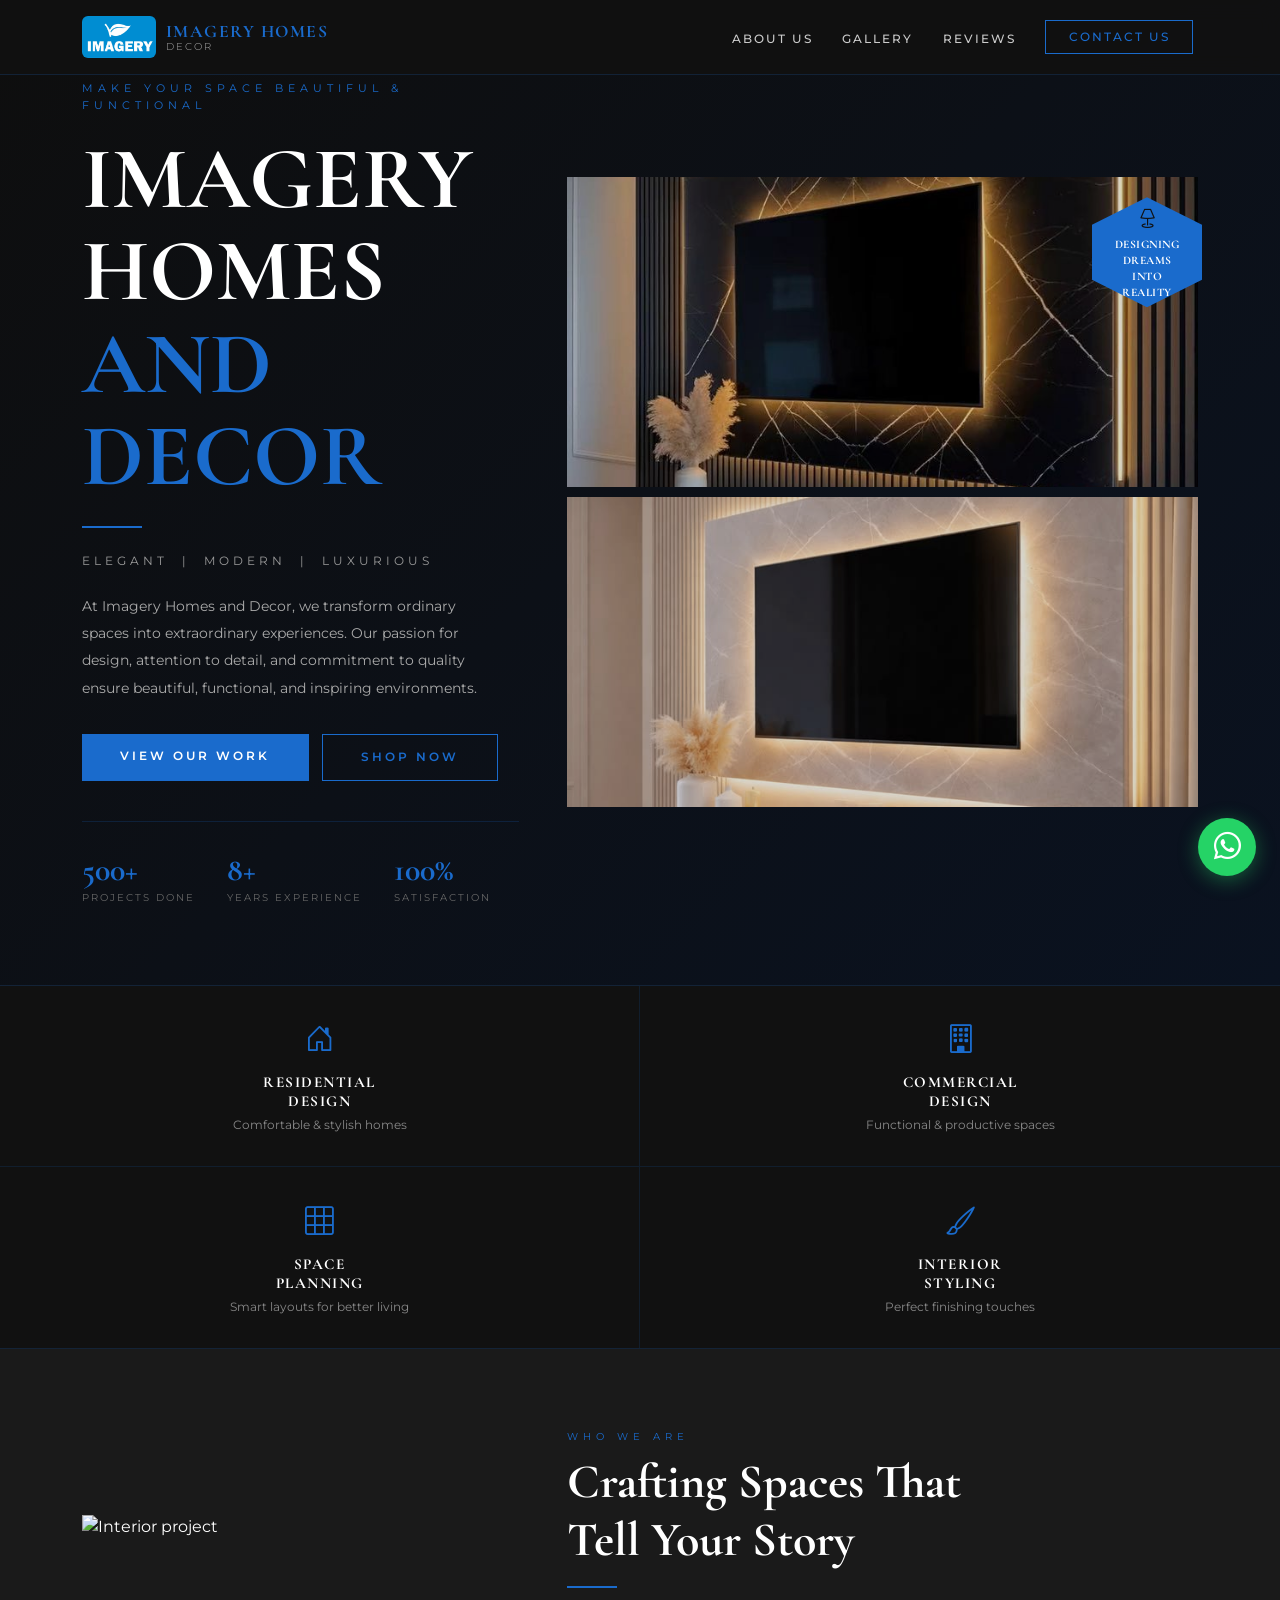
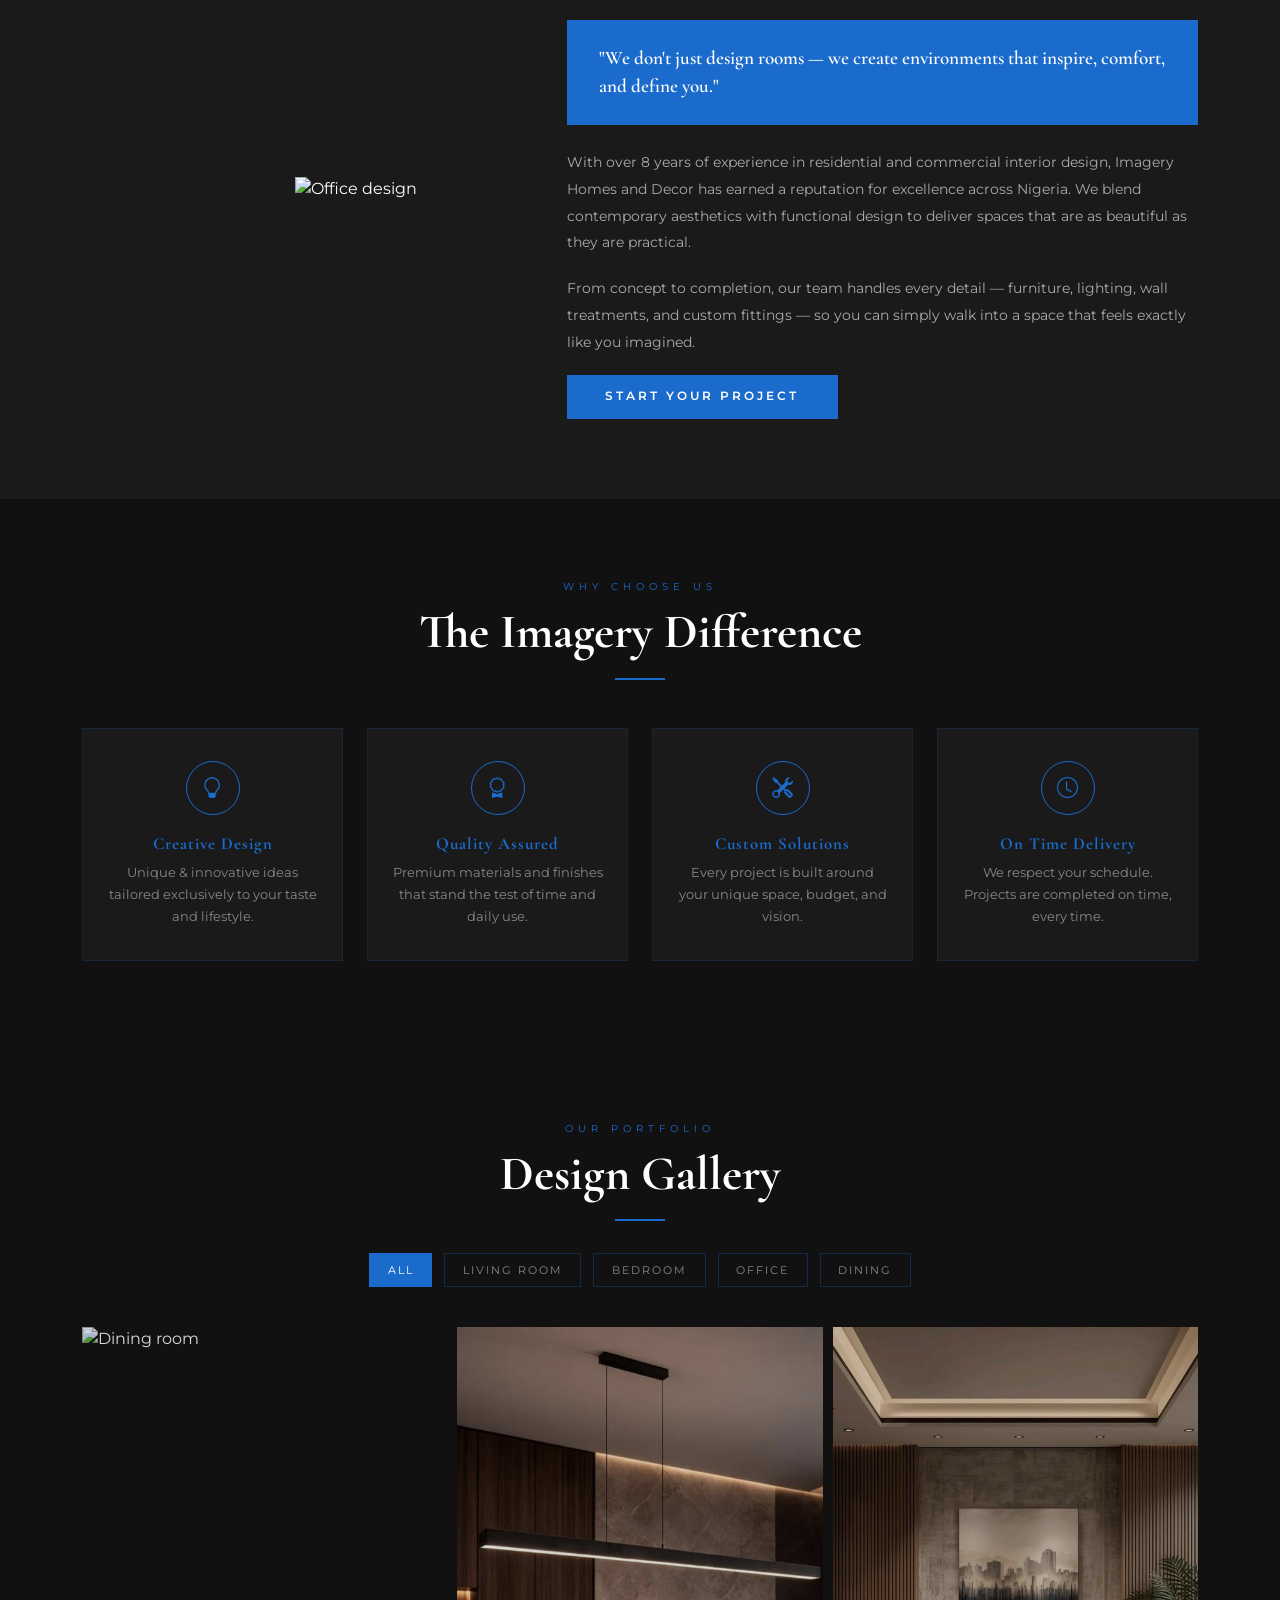
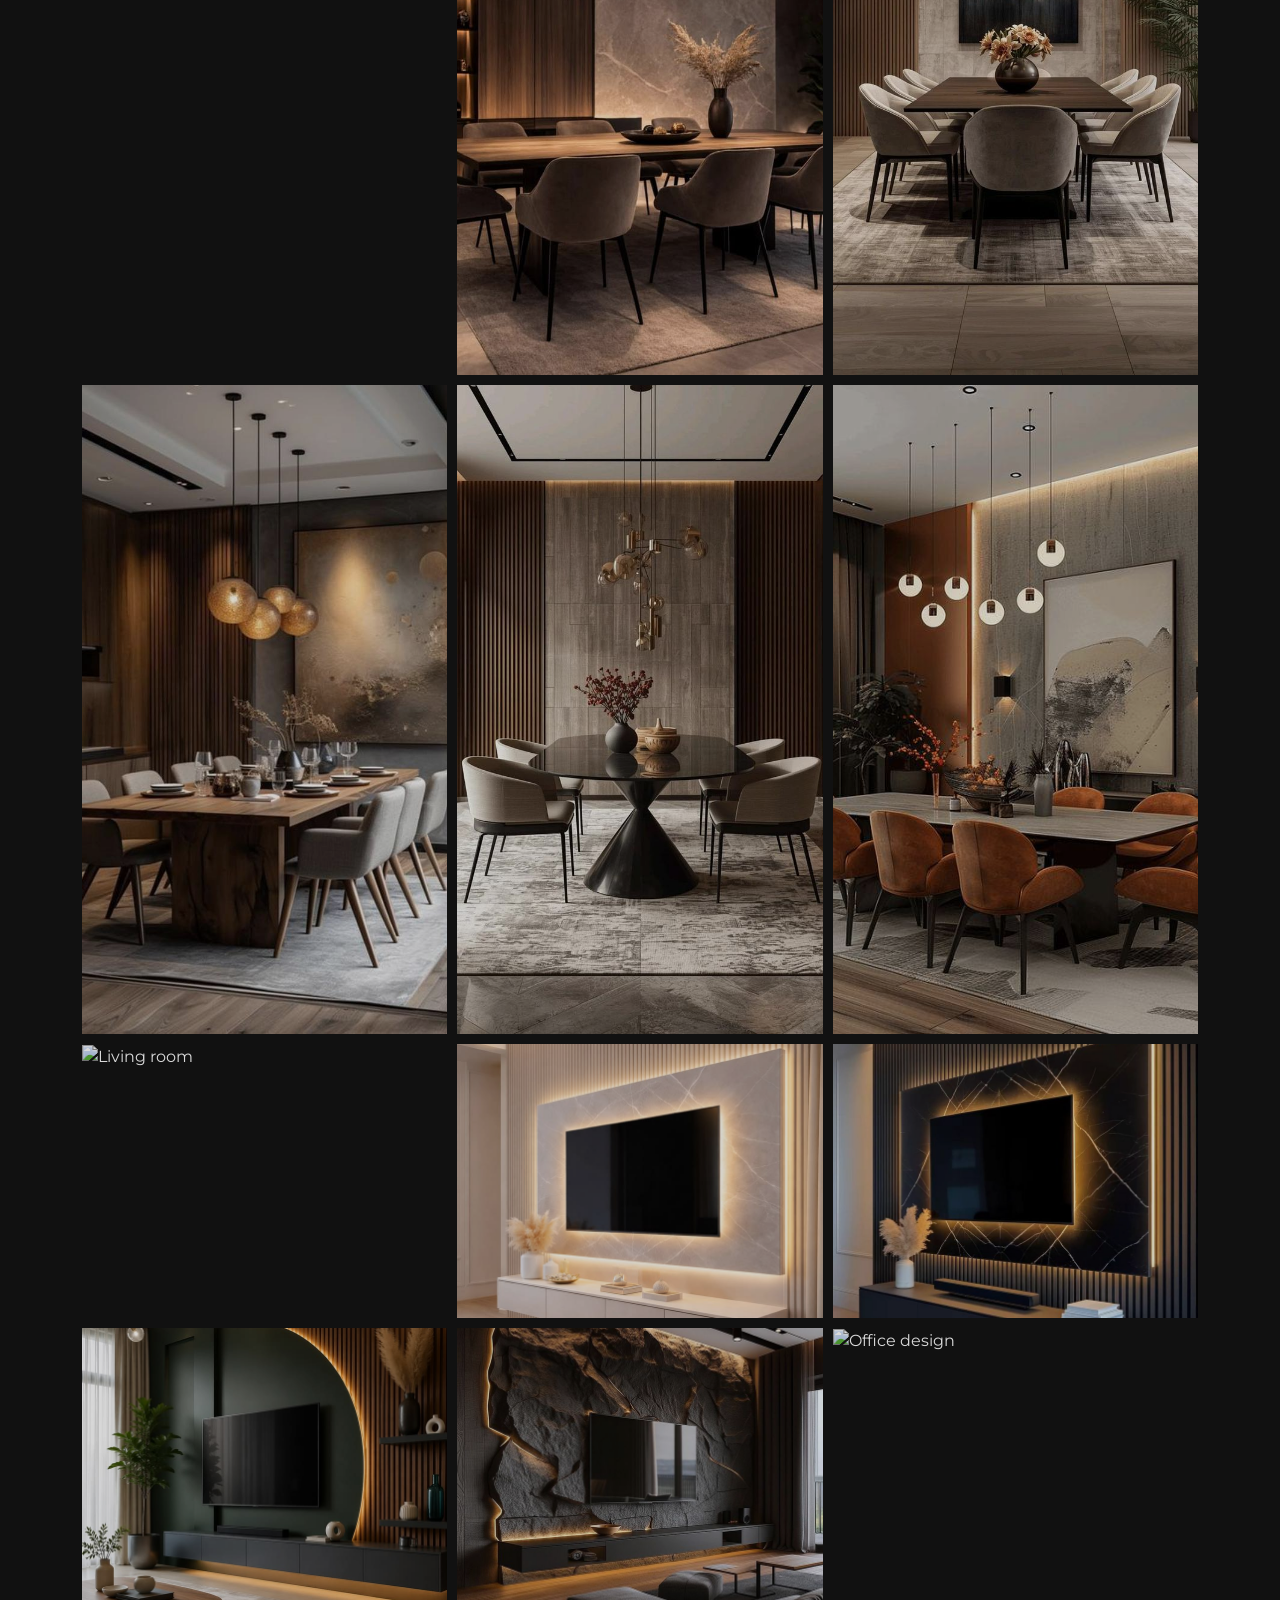
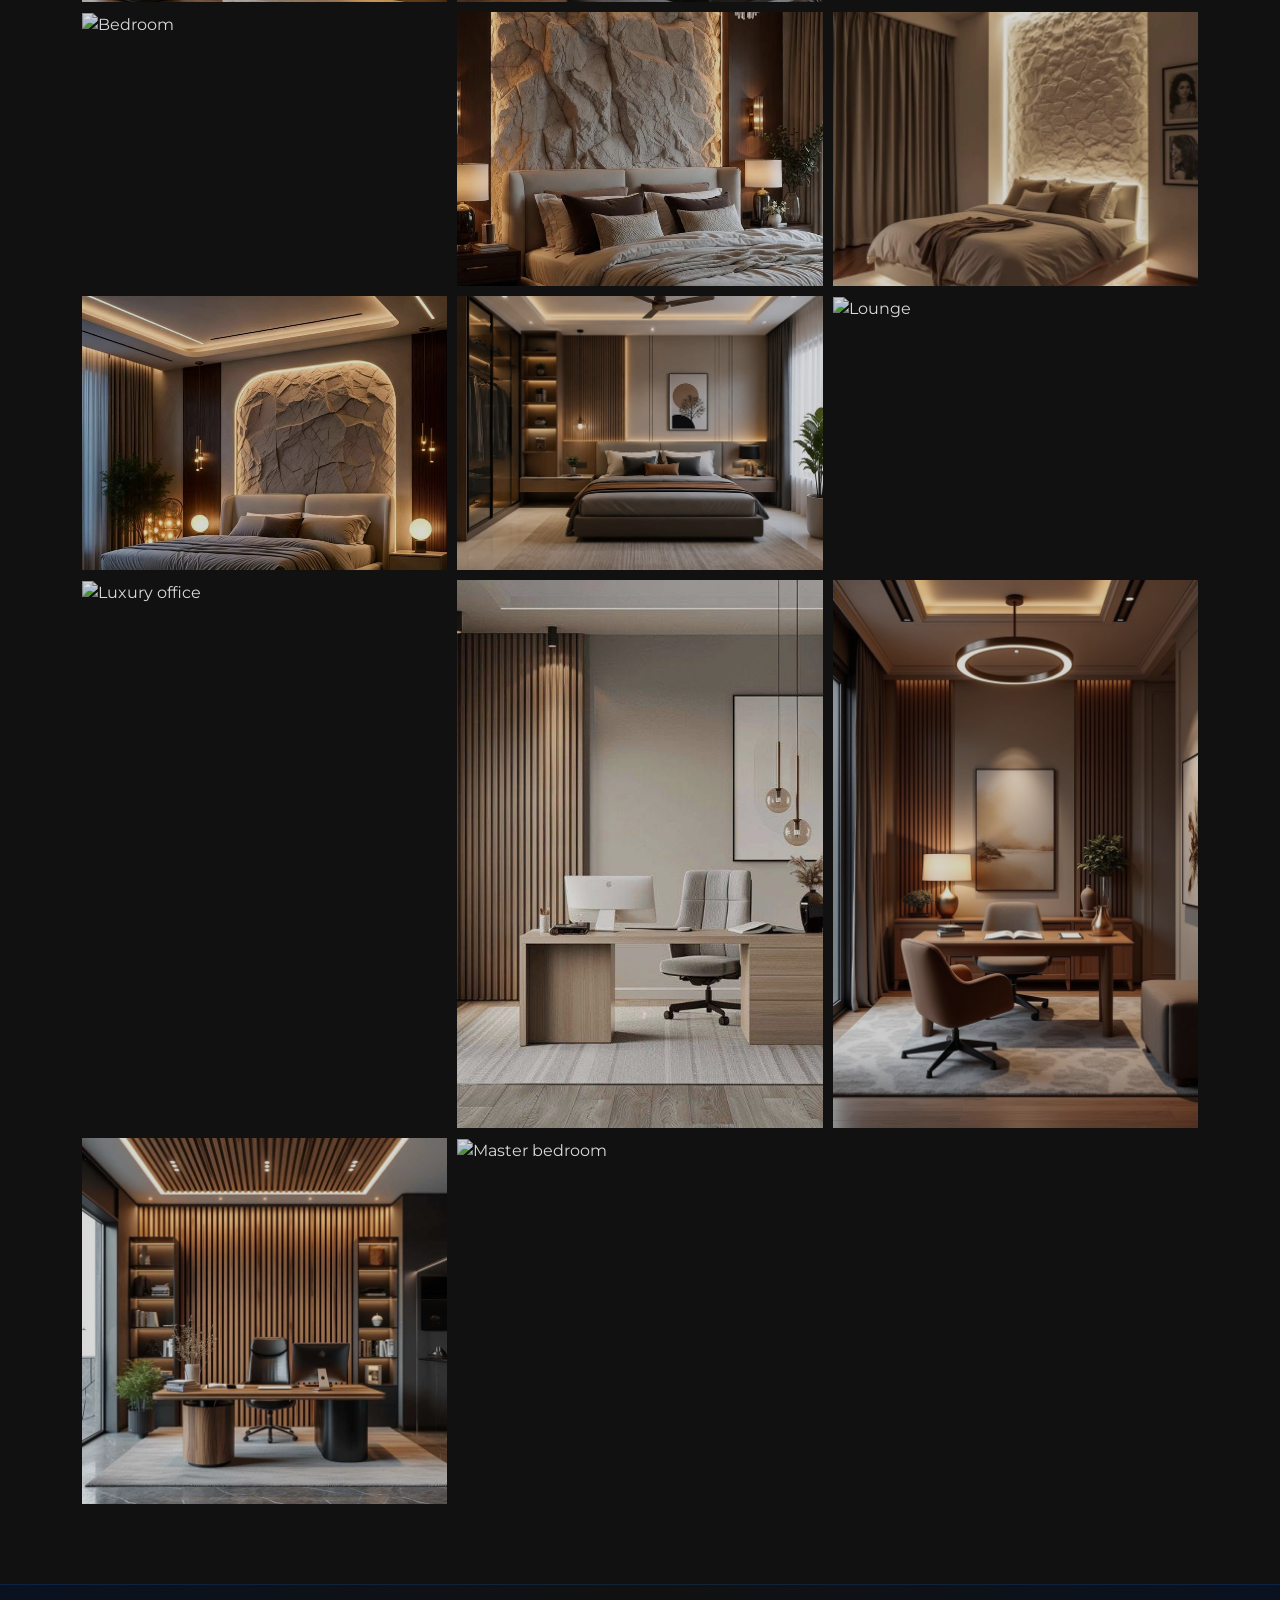
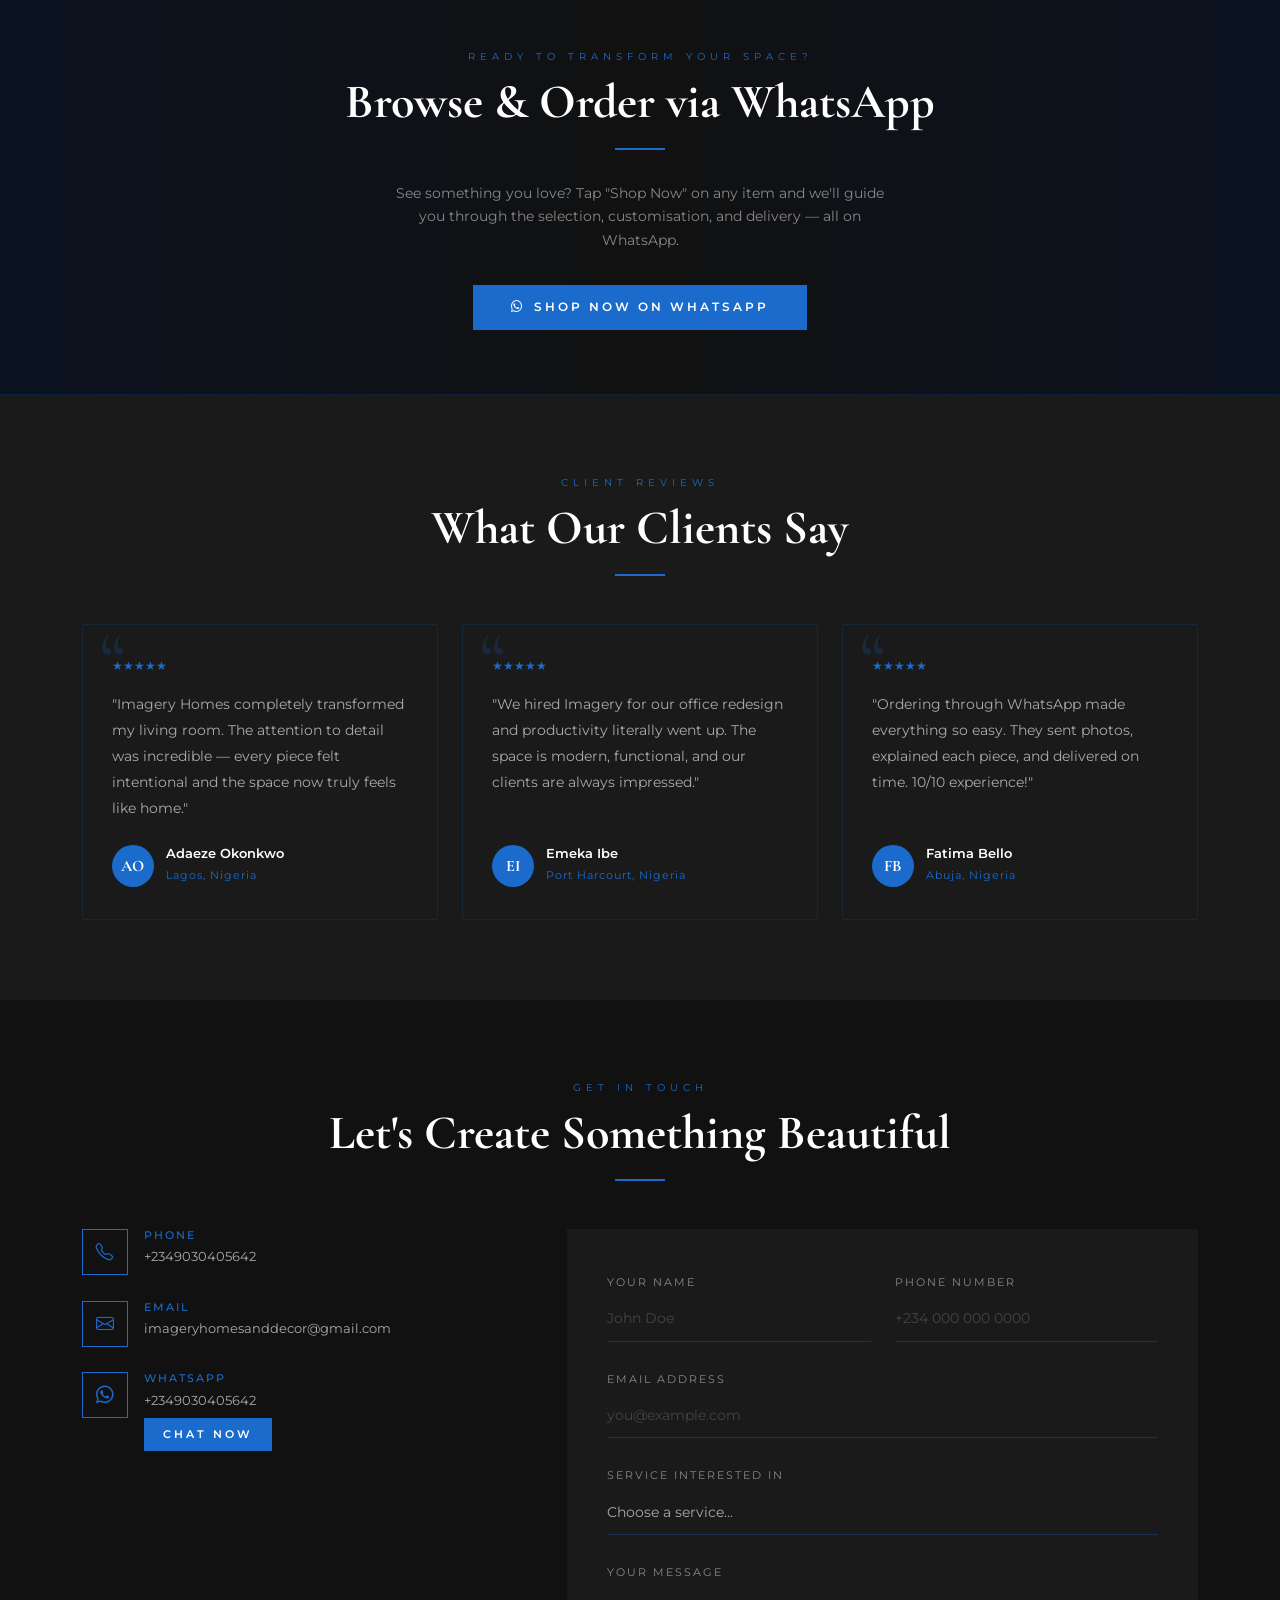
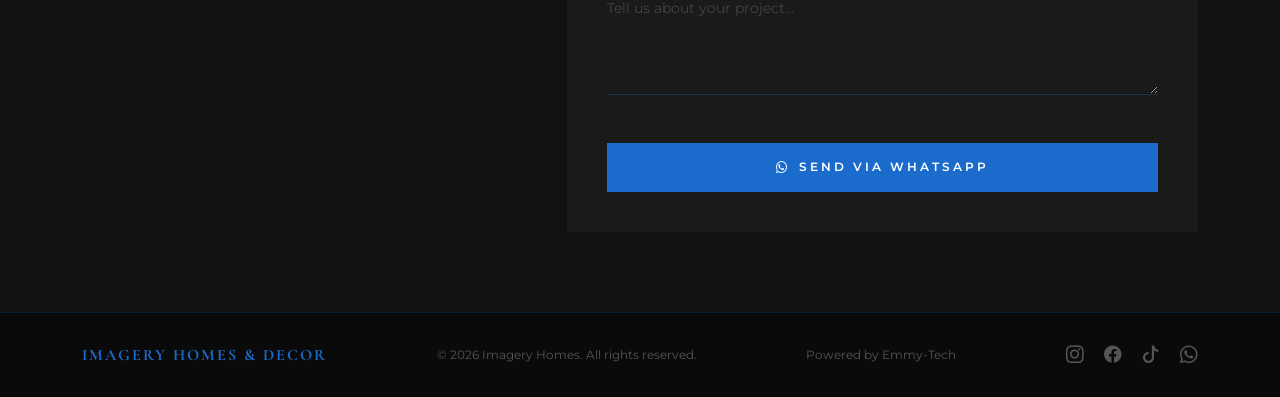
==== commit 780681e6: "Fixed" ====
--- a/index.html
+++ b/index.html
@@ -22,8 +22,16 @@
   <!-- ── NAVBAR ── -->
   <nav class="navbar navbar-expand-lg" id="mainNav">
     <div class="container">
-      <a class="navbar-brand" href="#home">
-        IMAGERY HOMES <span style="color:var(--gold-light)">·</span> <span style="font-size:0.75rem; letter-spacing:2px; color:#aaa; font-family:'Montserrat',sans-serif; font-weight:300;">DECOR</span>
+      <a class="navbar-brand" href="#home" style="display:flex; align-items:center; gap:10px; padding:0;">
+        <!-- Logo image — path matches your Image folder -->
+        <img src="./Image/Logo.jpeg"
+             alt="Imagery Homes & Decor Logo"
+             style="height:42px; width:auto; border-radius:6px; object-fit:contain;"/>
+        <!-- Brand text next to logo -->
+        <span style="display:flex; flex-direction:column; line-height:1.1;">
+          <span style="font-family:'Cormorant Garamond',serif; font-size:1.1rem; font-weight:700; color:var(--gold); letter-spacing:1.5px; text-transform:uppercase;">Imagery Homes</span>
+          <span style="font-family:'Montserrat',sans-serif; font-size:0.65rem; font-weight:300; color:#aaa; letter-spacing:2px; text-transform:uppercase;">Decor</span>
+        </span>
       </a>
       <button class="navbar-toggler" type="button" data-bs-toggle="collapse" data-bs-target="#navbarNav" aria-controls="navbarNav" aria-expanded="false" aria-label="Toggle navigation">
         <span class="navbar-toggler-icon"></span>
@@ -573,4 +581,4 @@
   </script>
 
 </body>
-</html>
+</html>
